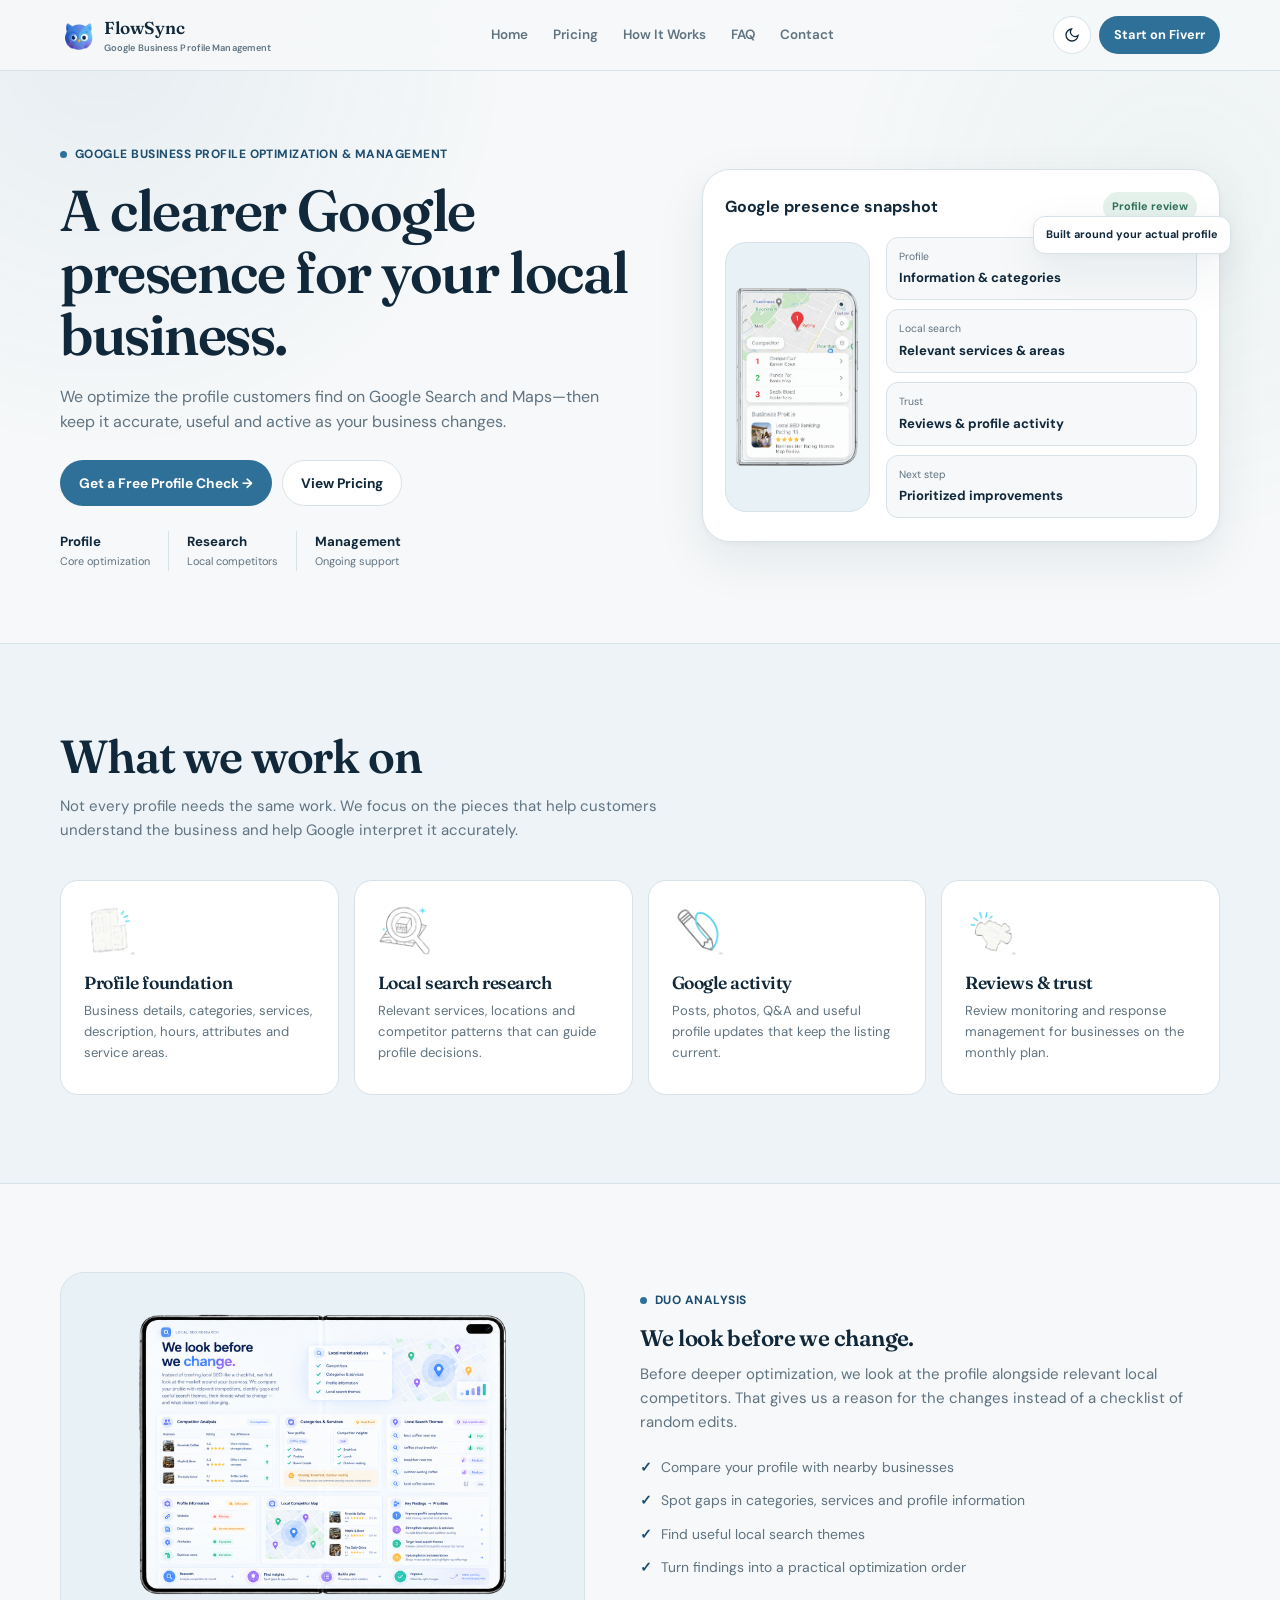
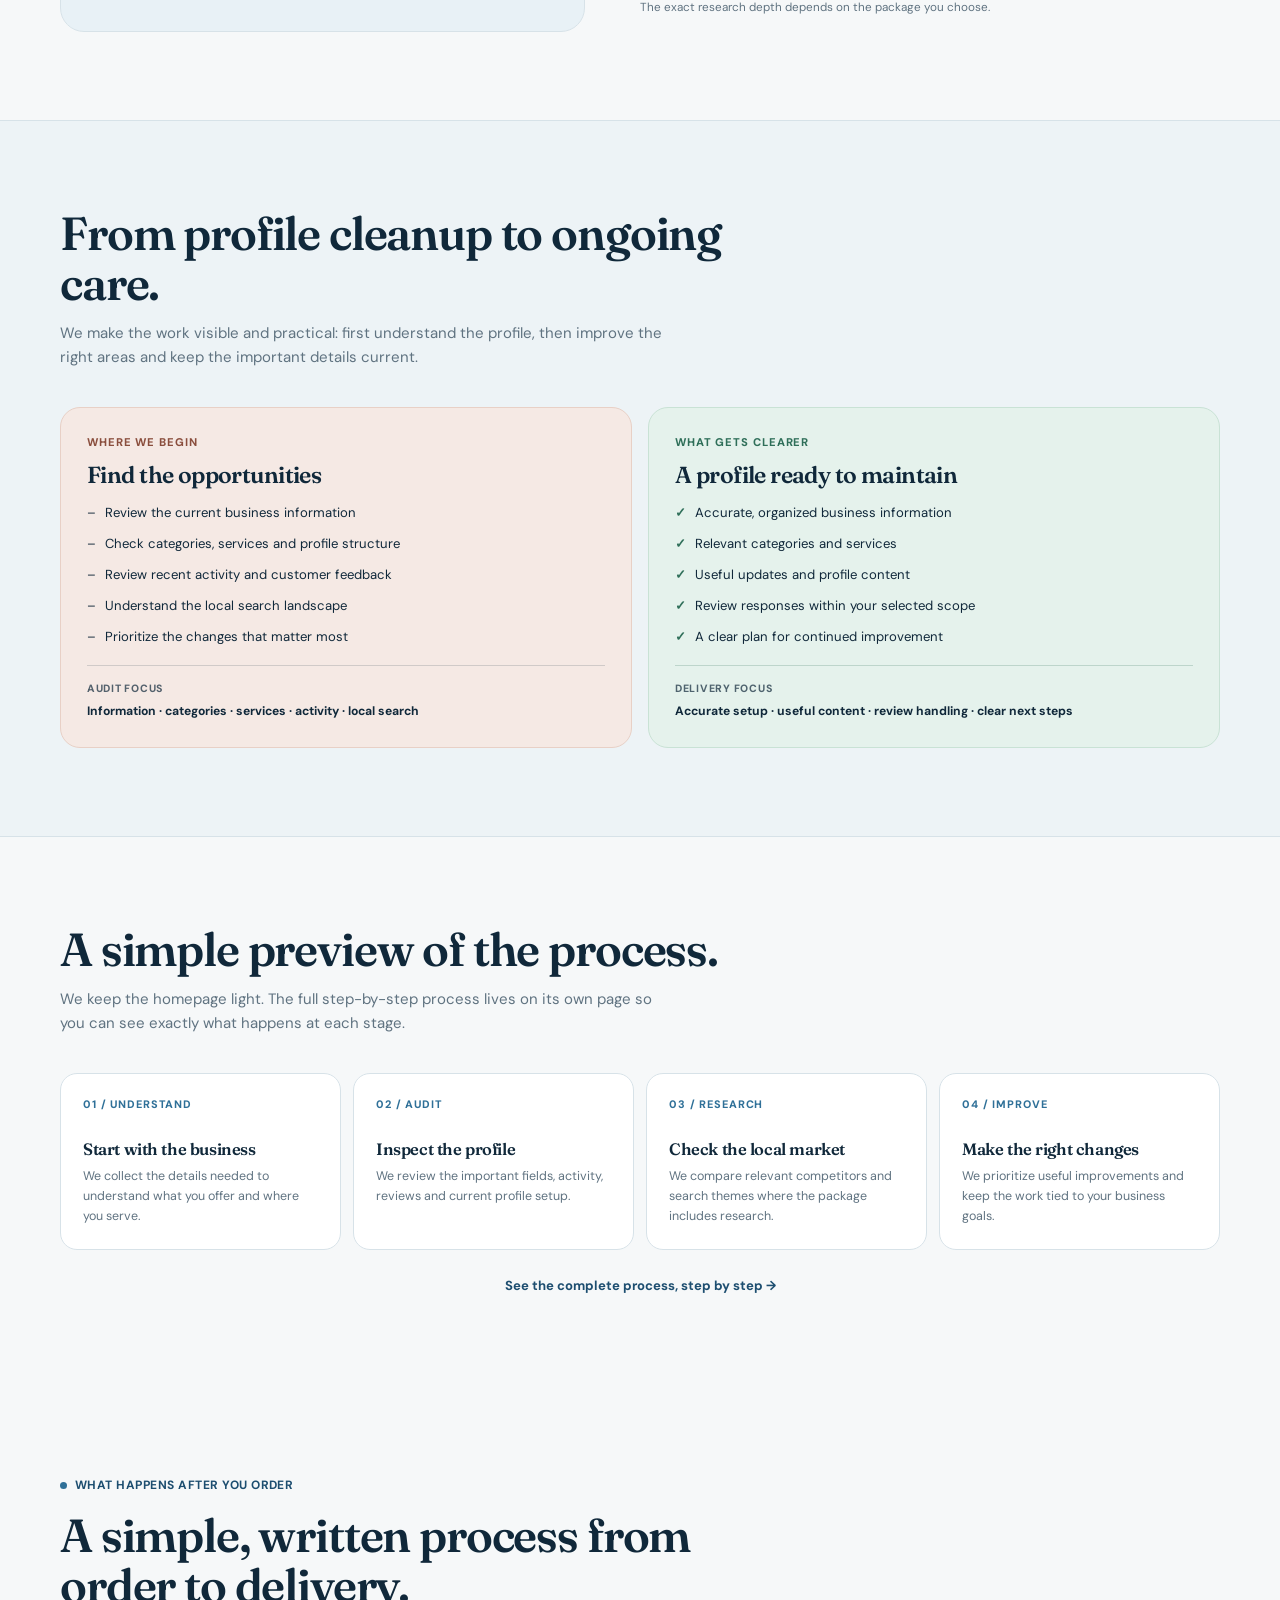
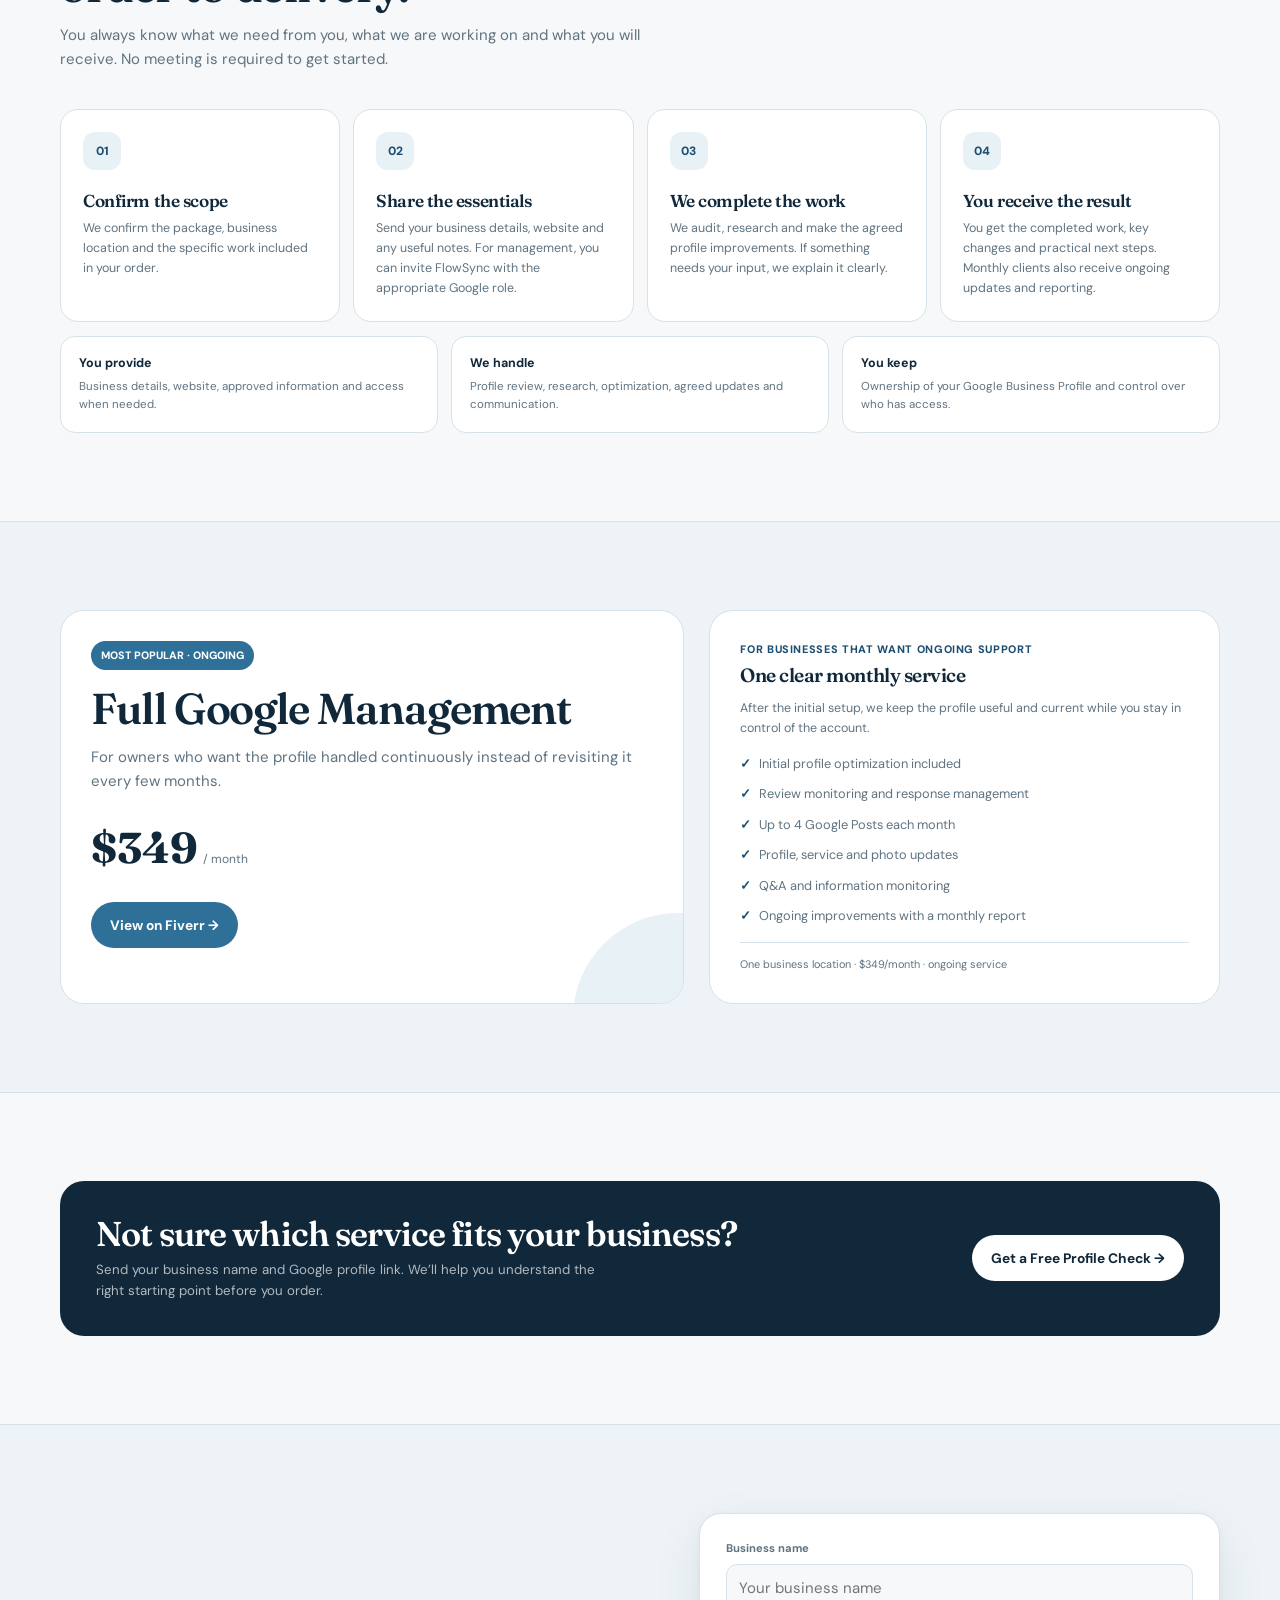
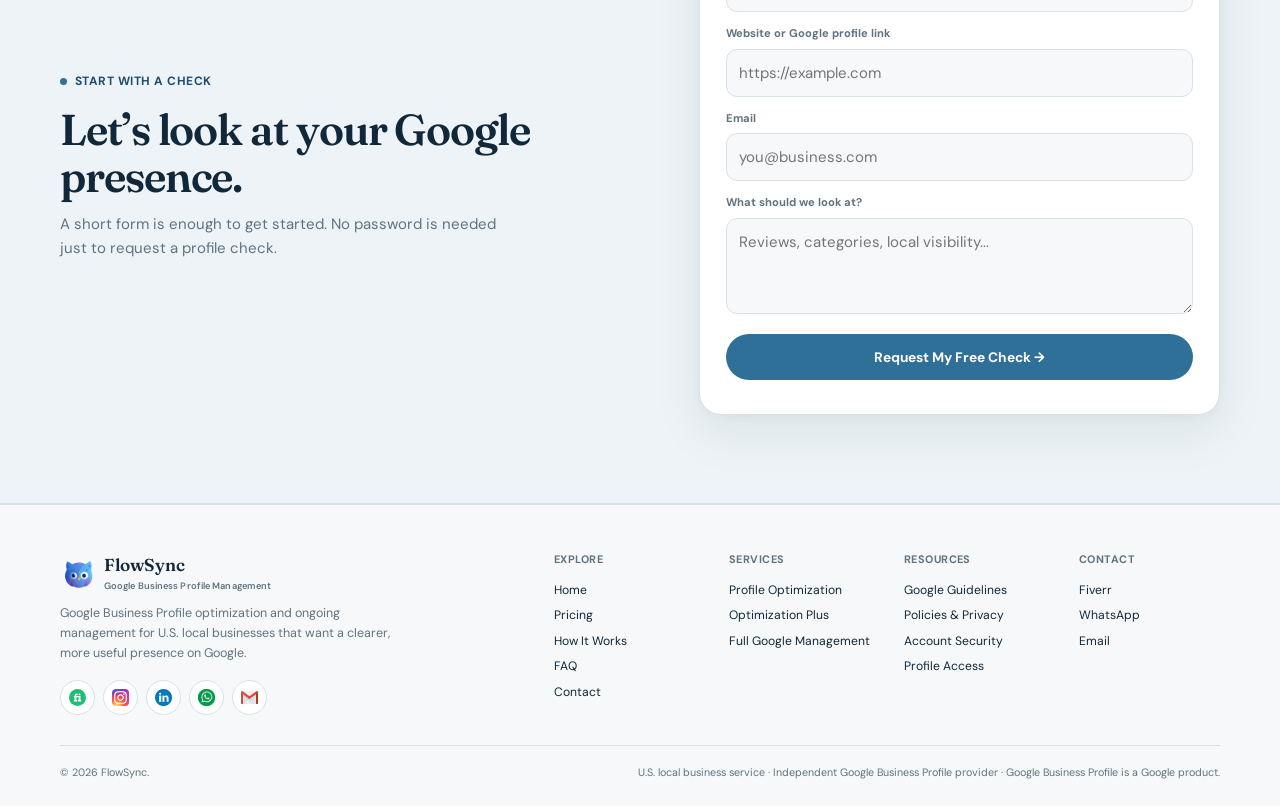
==== index.html @ 24935fe8 "nice image update" ====
<!DOCTYPE html>
<html lang="en">

<head>
    <meta charset="utf-8" />
    <meta content="width=device-width, initial-scale=1.0" name="viewport" />
    <title>Google Business Profile Optimization &amp; Management | FlowSync</title>
    <meta
        content="FlowSync helps U.S. local businesses optimize and manage their Google Business Profile with clear, practical profile work, local search research, reviews and ongoing updates."
        name="description" />
    <meta content="index,follow" name="robots" />
    <meta content="#f6f8f9" name="theme-color" />
    <link href="https://abid-root.github.io/Google-My-Business/" rel="canonical" />
    <link href="favicon.ico" rel="icon" />
    <link href="favicon-32.png" rel="icon" sizes="32x32" type="image/png" />
    <link href="apple-touch-icon.png" rel="apple-touch-icon" />
    <link href="styles.css" rel="stylesheet" />
    <meta content="website" property="og:type" />
    <meta content="Google Business Profile Optimization &amp; Management | FlowSync" property="og:title" />
    <meta
        content="FlowSync helps U.S. local businesses optimize and manage their Google Business Profile with clear, practical profile work, local search research, reviews and ongoing updates."
        property="og:description" />
    <meta content="https://abid-root.github.io/Google-My-Business/assets/brand/logo.png" property="og:image" />
    <meta content="https://abid-root.github.io/Google-My-Business/" property="og:url" />
    <meta content="summary_large_image" name="twitter:card" />
    <meta content="Google Business Profile Optimization &amp; Management | FlowSync" name="twitter:title" />
    <meta
        content="FlowSync helps U.S. local businesses optimize and manage their Google Business Profile with clear, practical profile work, local search research, reviews and ongoing updates."
        name="twitter:description" />
    <script
        type="application/ld+json">{"@context": "https://schema.org", "@type": "Organization", "name": "FlowSync", "url": "https://abid-root.github.io/Google-My-Business/", "logo": "https://abid-root.github.io/Google-My-Business/assets/brand/logo.png", "email": "abid.flowsync@gmail.com", "sameAs": ["https://www.fiverr.com/s/kXL0owQ", "https://www.instagram.com/_abid0_0/", "https://www.linkedin.com/in/abid-flowsync/"], "areaServed": {"@type": "Country", "name": "United States"}, "knowsAbout": ["Google Business Profile optimization", "Google Maps local visibility", "Local search", "Google Business Profile management"]}</script>
</head>

<body>
    <header class="nav">
        <div class="wrap">
            <a class="brand" href="./"><img alt="FlowSync owl logo" class="brand-logo"
                    src="assets/brand/logo.png" /><span>FlowSync<small>Google Business Profile
                        Management</small></span></a>
            <nav aria-label="Primary navigation" class="nav-links"><a href="./">Home</a><a href="pricing/">Pricing</a><a
                    href="how-it-works/">How It Works</a><a href="faq/">FAQ</a><a href="contact/">Contact</a></nav>
            <div class="nav-right"><button aria-label="Toggle dark mode" class="theme-toggle" data-theme-toggle=""><svg
                        class="icon-moon" fill="none" stroke="currentColor" stroke-width="2" viewbox="0 0 24 24">
                        <path d="M21 12.8A9 9 0 1 1 11.2 3a7 7 0 0 0 9.8 9.8Z"></path>
                    </svg><svg class="icon-sun" fill="none" stroke="currentColor" stroke-width="2" viewbox="0 0 24 24">
                        <circle cx="12" cy="12" r="4"></circle>
                        <path
                            d="M12 2v2M12 20v2M4.9 4.9l1.4 1.4M17.7 17.7l1.4 1.4M2 12h2M20 12h2M4.9 19.1l1.4-1.4M17.7 6.3l1.4-1.4">
                        </path>
                    </svg></button><a class="nav-cta" href="https://www.fiverr.com/s/kXL0owQ" rel="noopener"
                    target="_blank">Start on Fiverr</a><button aria-expanded="false" aria-label="Open menu"
                    class="hamburger" data-hamburger=""><span></span></button></div>
        </div>
        <div class="mobile-menu" data-mobile-menu=""><a href="./">Home</a><a href="pricing/">Pricing</a><a
                href="how-it-works/">How It Works</a><a href="faq/">FAQ</a><a href="contact/">Contact</a><a
                class="mobile-cta" href="https://www.fiverr.com/s/kXL0owQ" rel="noopener" target="_blank">Start on
                Fiverr →</a></div>
    </header>
    <main>
        <section class="hero">
            <div class="wrap hero-grid">
                <div>
                    <div class="eyebrow"><i></i> Google Business Profile Optimization &amp; Management</div>
                    <h1>A clearer Google presence for your local business.</h1>
                    <p class="lead">We optimize the profile customers find on Google Search and Maps—then keep it
                        accurate, useful and active as your business changes.</p>
                    <div class="hero-actions"><a class="btn btn-primary" href="contact/">Get a Free Profile Check
                            →</a><a class="btn btn-ghost" href="pricing/">View Pricing</a></div>
                    <div class="hero-meta">
                        <div class="hero-meta-item"><b>Profile</b><span>Core optimization</span></div>
                        <div class="hero-meta-item"><b>Research</b><span>Local competitors</span></div>
                        <div class="hero-meta-item"><b>Management</b><span>Ongoing support</span></div>
                    </div>
                </div>
                <div class="hero-visual">
                    <div class="hero-card">
                        <div class="hero-card-top"><b>Google presence snapshot</b><span class="mini-status">Profile
                                review</span></div>
                        <div class="hero-screen">
                            <div class="hero-phone"><img src="assets/hero/google-phone.png"
                                    alt="Google Maps profile and competitor example on a phone" /></div>
                            <div class="hero-summary">
                                <div class="summary-row"><span>Profile</span><b>Information &amp; categories</b></div>
                                <div class="summary-row"><span>Local search</span><b>Relevant services &amp; areas</b>
                                </div>
                                <div class="summary-row"><span>Trust</span><b>Reviews &amp; profile activity</b></div>
                                <div class="summary-row"><span>Next step</span><b>Prioritized improvements</b></div>
                            </div>
                        </div>
                        <div class="hero-float">Built around your actual profile</div>
                    </div>
                </div>
            </div>
        </section>
        <section class="section-soft">
            <div class="wrap">
                <div class="section-head">
                    <h2>What we work on</h2>
                    <p>Not every profile needs the same work. We focus on the pieces that help customers understand the
                        business and help Google interpret it accurately.</p>
                </div>
                <div class="grid-4">
                    <article class="service-card"><img alt="" class="service-icon" src="assets/icons/profile.png" />
                        <h3>Profile foundation</h3>
                        <p>Business details, categories, services, description, hours, attributes and service areas.</p>
                    </article>
                    <article class="service-card"><img alt="" class="service-icon" src="assets/icons/research.png" />
                        <h3>Local search research</h3>
                        <p>Relevant services, locations and competitor patterns that can guide profile decisions.</p>
                    </article>
                    <article class="service-card"><img alt="" class="service-icon" src="assets/icons/content.png" />
                        <h3>Google activity</h3>
                        <p>Posts, photos, Q&amp;A and useful profile updates that keep the listing current.</p>
                    </article>
                    <article class="service-card"><img alt="" class="service-icon" src="assets/icons/citations.png" />
                        <h3>Reviews &amp; trust</h3>
                        <p>Review monitoring and response management for businesses on the monthly plan.</p>
                    </article>
                </div>
            </div>
        </section>
        <section>
            <div class="wrap analysis-grid">
                <div class="visual-frame"><img alt="Local competitor and visibility analysis preview"
                        src="assets/hero/we_care_about_you.png" /></div>
                <div>
                    <div class="eyebrow"><i></i> Duo Analysis</div>
                    <h2>We look before we change.</h2>
                    <p style="color:var(--muted);margin-top:12px;max-width:58ch">Before deeper optimization, we look at
                        the profile alongside relevant local competitors. That gives us a reason for the changes instead
                        of a checklist of random edits.</p>
                    <ul class="check-list">
                        <li>Compare your profile with nearby businesses</li>
                        <li>Spot gaps in categories, services and profile information</li>
                        <li>Find useful local search themes</li>
                        <li>Turn findings into a practical optimization order</li>
                    </ul>
                    <p class="small-note">The exact research depth depends on the package you choose.</p>
                </div>
            </div>
        </section>
        <section class="section-soft">
            <div class="wrap">
                <div class="section-head">
                    <h2>From profile cleanup to ongoing care.</h2>
                    <p>We make the work visible and practical: first understand the profile, then improve the right
                        areas and keep the important details current.</p>
                </div>
                <div class="compare">
                    <article class="compare-panel before">
                        <div class="compare-kicker">Where we begin</div>
                        <h3>Find the opportunities</h3>
                        <ul class="compare-list">
                            <li>Review the current business information</li>
                            <li>Check categories, services and profile structure</li>
                            <li>Review recent activity and customer feedback</li>
                            <li>Understand the local search landscape</li>
                            <li>Prioritize the changes that matter most</li>
                        </ul>
                        <div class="compare-focus"><span>Audit focus</span><b>Information · categories · services ·
                                activity · local search</b></div>
                    </article>
                    <article class="compare-panel after">
                        <div class="compare-kicker">What gets clearer</div>
                        <h3>A profile ready to maintain</h3>
                        <ul class="compare-list">
                            <li>Accurate, organized business information</li>
                            <li>Relevant categories and services</li>
                            <li>Useful updates and profile content</li>
                            <li>Review responses within your selected scope</li>
                            <li>A clear plan for continued improvement</li>
                        </ul>
                        <div class="compare-focus"><span>Delivery focus</span><b>Accurate setup · useful content ·
                                review handling · clear next steps</b></div>
                    </article>
                </div>
            </div>
        </section>
        <section>
            <div class="wrap">
                <div class="section-head">
                    <h2>A simple preview of the process.</h2>
                    <p>We keep the homepage light. The full step-by-step process lives on its own page so you can see
                        exactly what happens at each stage.</p>
                </div>
                <div class="process-preview">
                    <article class="process-mini">
                        <div class="num">01 / UNDERSTAND</div>
                        <h3>Start with the business</h3>
                        <p>We collect the details needed to understand what you offer and where you serve.</p>
                    </article>
                    <article class="process-mini">
                        <div class="num">02 / AUDIT</div>
                        <h3>Inspect the profile</h3>
                        <p>We review the important fields, activity, reviews and current profile setup.</p>
                    </article>
                    <article class="process-mini">
                        <div class="num">03 / RESEARCH</div>
                        <h3>Check the local market</h3>
                        <p>We compare relevant competitors and search themes where the package includes research.</p>
                    </article>
                    <article class="process-mini">
                        <div class="num">04 / IMPROVE</div>
                        <h3>Make the right changes</h3>
                        <p>We prioritize useful improvements and keep the work tied to your business goals.</p>
                    </article>
                </div>
                <div class="link-row"><a class="text-link" href="how-it-works/">See the complete process, step by step
                        →</a></div>
            </div>
        </section>
        <section class="scope-section">
            <div class="wrap">
                <div class="section-head">
                    <div class="eyebrow"><i></i> What happens after you order</div>
                    <h2>A simple, written process from order to delivery.</h2>
                    <p>You always know what we need from you, what we are working on and what you will receive. No
                        meeting is required to get started.</p>
                </div>
                <div class="scope-grid">
                    <article class="scope-card"><span class="scope-num">01</span>
                        <h3>Confirm the scope</h3>
                        <p>We confirm the package, business location and the specific work included in your order.</p>
                    </article>
                    <article class="scope-card"><span class="scope-num">02</span>
                        <h3>Share the essentials</h3>
                        <p>Send your business details, website and any useful notes. For management, you can invite
                            FlowSync with the appropriate Google role.</p>
                    </article>
                    <article class="scope-card"><span class="scope-num">03</span>
                        <h3>We complete the work</h3>
                        <p>We audit, research and make the agreed profile improvements. If something needs your input,
                            we explain it clearly.</p>
                    </article>
                    <article class="scope-card"><span class="scope-num">04</span>
                        <h3>You receive the result</h3>
                        <p>You get the completed work, key changes and practical next steps. Monthly clients also
                            receive ongoing updates and reporting.</p>
                    </article>
                </div>
                <div class="scope-notes">
                    <div><b>You provide</b><span>Business details, website, approved information and access when
                            needed.</span></div>
                    <div><b>We handle</b><span>Profile review, research, optimization, agreed updates and
                            communication.</span></div>
                    <div><b>You keep</b><span>Ownership of your Google Business Profile and control over who has
                            access.</span></div>
                </div>
            </div>
        </section>
        <section class="section-soft">
            <div class="wrap">
                <div class="featured-home">
                    <div class="featured-copy"><span class="featured-badge">MOST POPULAR · ONGOING</span>
                        <h2>Full Google Management</h2>
                        <p>For owners who want the profile handled continuously instead of revisiting it every few
                            months.</p>
                        <div class="featured-price"><b>$349</b><span>/ month</span></div>
                        <div style="margin-top:20px"><a class="btn btn-primary" href="https://www.fiverr.com/s/kXL0owQ"
                                rel="noopener" target="_blank">View on Fiverr →</a></div>
                    </div>
                    <div class="featured-side">
                        <div class="featured-side-kicker">For businesses that want ongoing support</div>
                        <h3>One clear monthly service</h3>
                        <p class="featured-side-intro">After the initial setup, we keep the profile useful and current
                            while you stay in control of the account.</p>
                        <ul>
                            <li>Initial profile optimization included</li>
                            <li>Review monitoring and response management</li>
                            <li>Up to 4 Google Posts each month</li>
                            <li>Profile, service and photo updates</li>
                            <li>Q&amp;A and information monitoring</li>
                            <li>Ongoing improvements with a monthly report</li>
                        </ul>
                        <p class="featured-side-note">One business location · $349/month · ongoing service</p>
                    </div>
                </div>
            </div>
        </section>
        <section>
            <div class="wrap">
                <div class="cta-banner">
                    <div>
                        <h2>Not sure which service fits your business?</h2>
                        <p>Send your business name and Google profile link. We’ll help you understand the right starting
                            point before you order.</p>
                    </div><a class="btn" href="contact/">Get a Free Profile Check →</a>
                </div>
            </div>
        </section>
        <section class="section-soft">
            <div class="wrap contact-block">
                <div>
                    <div class="eyebrow"><i></i> Start with a check</div>
                    <h2 style="font-size:clamp(2rem,4vw,2.7rem)">Let’s look at your Google presence.</h2>
                    <p style="color:var(--muted);max-width:45ch;margin-top:12px">A short form is enough to get started.
                        No password is needed just to request a profile check.</p>
                </div>
                <form class="form-card lead-form">
                    <div class="field"><label for="home-biz">Business name</label><input id="home-biz" name="business"
                            placeholder="Your business name" required="" /></div>
                    <div class="field"><label for="home-site">Website or Google profile link</label><input
                            id="home-site" name="website" placeholder="https://example.com" type="url" /></div>
                    <div class="field"><label for="home-email">Email</label><input id="home-email" name="email"
                            placeholder="you@business.com" required="" type="email" /></div>
                    <div class="field"><label for="home-msg">What should we look at?</label><textarea id="home-msg"
                            name="message" placeholder="Reviews, categories, local visibility..." rows="3"></textarea>
                    </div><button class="btn btn-primary" style="width:100%" type="submit">Request My Free Check
                        →</button>
                    <p aria-live="polite" class="form-status"
                        style="font-size:.68rem;color:var(--muted);margin-top:8px;text-align:center"></p>
                </form>
            </div>
        </section>
    </main>
    <footer>
        <div class="wrap">
            <div class="footer-top">
                <div class="footer-brand"><a class="brand" href="./"><img alt="FlowSync owl logo" class="brand-logo"
                            src="./assets/brand/logo.png" /><span>FlowSync<small>Google Business Profile
                                Management</small></span></a>
                    <p>Google Business Profile optimization and ongoing management for U.S. local businesses that want a
                        clearer, more useful presence on Google.</p>
                    <div aria-label="FlowSync contact links" class="footer-socials"><a aria-label="FlowSync on Fiverr"
                            href="https://www.fiverr.com/s/kXL0owQ" rel="noopener" target="_blank"><img alt=""
                                src="./assets/social/fiverr.svg" /></a><a aria-label="FlowSync on Instagram"
                            href="https://www.instagram.com/_abid0_0/" rel="noopener" target="_blank"><img alt=""
                                src="./assets/social/instagram.png" /></a><a aria-label="FlowSync on LinkedIn"
                            href="https://www.linkedin.com/in/abid-flowsync/" rel="noopener" target="_blank"><img alt=""
                                src="./assets/social/linkedin.png" /></a><a aria-label="FlowSync on WhatsApp"
                            href="https://wa.me/8801763098302" rel="noopener" target="_blank"><img alt=""
                                src="./assets/social/whatsapp.png" /></a><a aria-label="Email FlowSync"
                            href="mailto:abid.flowsync@gmail.com"><img alt="" src="./assets/social/email.png" /></a>
                    </div>
                </div>
                <div class="footer-cols">
                    <div class="footer-col">
                        <h5>Explore</h5><a href="./">Home</a><a href="./pricing/">Pricing</a><a
                            href="./how-it-works/">How It Works</a><a href="./faq/">FAQ</a><a
                            href="./contact/">Contact</a>
                    </div>
                    <div class="footer-col">
                        <h5>Services</h5><a href="./pricing/">Profile Optimization</a><a href="./pricing/">Optimization
                            Plus</a><a href="./pricing/">Full Google Management</a>
                    </div>
                    <div class="footer-col">
                        <h5>Resources</h5><a href="./google-guidelines/">Google Guidelines</a><a
                            href="./policies/">Policies &amp; Privacy</a><a href="./policies/#security">Account
                            Security</a><a href="./policies/#access">Profile Access</a>
                    </div>
                    <div class="footer-col">
                        <h5>Contact</h5><a href="https://www.fiverr.com/s/kXL0owQ" rel="noopener"
                            target="_blank">Fiverr</a><a href="https://wa.me/8801763098302" rel="noopener"
                            target="_blank">WhatsApp</a><a href="mailto:abid.flowsync@gmail.com">Email</a>
                    </div>
                </div>
            </div>
            <div class="footer-bottom"><span>© 2026 FlowSync.</span><span>U.S. local business service · Independent
                    Google Business Profile provider · Google Business Profile is a Google product.</span></div>
        </div>
    </footer>
    <script src="script.js"></script>
</body>

</html>
---- styles.css ----
@import url("https://fonts.googleapis.com/css2?family=DM+Sans:wght@400;500;600;700&family=Fraunces:opsz,wght@9..144,500;9..144,600&display=swap");

:root {
  --bg: #f6f8f9;
  --bg-soft: #edf3f6;
  --surface: #ffffff;
  --surface-blue: #e8f1f6;
  --surface-mint: #edf5f1;
  --ink: #10283a;
  --muted: #607381;
  --blue: #2f7098;
  --blue-dark: #1d4e70;
  --blue-soft: #b9d7e8;
  --mint: #d8ebe3;
  --border: #d7e2e8;
  --danger-bg: #f5e9e4;
  --danger: #8a4e3d;
  --success-bg: #e5f2ec;
  --success: #2f6f59;
  --shadow:
    0 18px 50px rgba(18, 55, 78, 0.08), 0 2px 8px rgba(18, 55, 78, 0.04);
  --radius: 18px;
  --radius-lg: 28px;
  --display: "Fraunces", Georgia, serif;
  --body: "DM Sans", Arial, sans-serif;
}
[data-theme="dark"] {
  --bg: #070c10;
  --bg-soft: #0b1218;
  --surface: #0e171e;
  --surface-blue: #101d26;
  --surface-mint: #0e1b17;
  --ink: #f2f6f8;
  --muted: #9aaab4;
  --blue: #79afd0;
  --blue-dark: #a9cce1;
  --blue-soft: #264b62;
  --mint: #17342a;
  --border: #24333d;
  --danger-bg: #2b1b17;
  --danger: #e4aa98;
  --success-bg: #143027;
  --success: #9ed1bc;
  --shadow: 0 22px 60px rgba(0, 0, 0, 0.35);
}
* {
  box-sizing: border-box;
}
html {
  scroll-behavior: smooth;
}
body {
  margin: 0;
  background: var(--bg);
  color: var(--ink);
  font-family: var(--body);
  font-size: 15px;
  line-height: 1.6;
  -webkit-font-smoothing: antialiased;
}
body:before {
  content: "";
  position: fixed;
  inset: 0;
  z-index: -1;
  pointer-events: none;
  background:
    radial-gradient(circle at 8% 5%, rgba(47, 112, 152, 0.07), transparent 28%),
    radial-gradient(
      circle at 92% 22%,
      rgba(74, 143, 116, 0.05),
      transparent 25%
    );
}
a {
  color: inherit;
  text-decoration: none;
}
button,
input,
textarea {
  font: inherit;
}
img,
svg {
  display: block;
  max-width: 100%;
}
h1,
h2,
h3,
h4 {
  font-family: var(--display);
  line-height: 1.08;
  letter-spacing: -0.025em;
  margin: 0;
  font-weight: 600;
}
p {
  margin: 0;
}
.wrap {
  width: min(1160px, calc(100% - 48px));
  margin: auto;
}
section {
  padding: 88px 0;
}
.section-soft {
  background: var(--bg-soft);
  border-block: 1px solid var(--border);
}
.eyebrow {
  display: inline-flex;
  align-items: center;
  gap: 8px;
  color: var(--blue-dark);
  font-size: 0.75rem;
  font-weight: 700;
  letter-spacing: 0.04em;
  text-transform: uppercase;
  margin-bottom: 16px;
}
.eyebrow i {
  width: 7px;
  height: 7px;
  border-radius: 50%;
  background: var(--blue);
}
.section-head {
  max-width: 700px;
  margin-bottom: 38px;
}
.section-head h2 {
  font-size: clamp(2rem, 4vw, 2.9rem);
  margin-bottom: 12px;
}
.section-head p {
  color: var(--muted);
  max-width: 62ch;
}
.btn {
  display: inline-flex;
  align-items: center;
  justify-content: center;
  gap: 8px;
  min-height: 46px;
  padding: 11px 18px;
  border: 1px solid transparent;
  border-radius: 999px;
  font-size: 0.86rem;
  font-weight: 700;
  transition: 0.18s ease;
}
.btn-primary {
  background: var(--blue);
  color: #fff;
}
.btn-primary:hover {
  background: var(--blue-dark);
  transform: translateY(-2px);
  box-shadow: 0 8px 20px rgba(47, 112, 152, 0.18);
}
.btn-ghost {
  border-color: var(--border);
  background: var(--surface);
}
.btn-ghost:hover {
  border-color: var(--blue);
  transform: translateY(-2px);
}
.btn-dark {
  background: #0c1720;
  color: #fff;
}
.btn:focus-visible,
a:focus-visible {
  outline: 3px solid rgba(47, 112, 152, 0.35);
  outline-offset: 3px;
}
/* header */
.nav {
  position: sticky;
  top: 0;
  z-index: 50;
  background: color-mix(in srgb, var(--bg) 92%, transparent);
  backdrop-filter: blur(16px);
  border-bottom: 1px solid var(--border);
}
.nav .wrap {
  height: 70px;
  display: flex;
  align-items: center;
  justify-content: space-between;
  gap: 24px;
}
.brand {
  display: flex;
  align-items: center;
  gap: 9px;
  font-family: var(--display);
  font-size: 1.08rem;
  font-weight: 600;
}
.brand-logo {
  width: 35px;
  height: 35px;
  object-fit: contain;
}
.brand small {
  display: block;
  font-family: var(--body);
  font-size: 0.58rem;
  color: var(--muted);
  font-weight: 600;
  letter-spacing: 0.01em;
}
.nav-links {
  display: flex;
  align-items: center;
  gap: 25px;
  font-size: 0.84rem;
  font-weight: 600;
  color: var(--muted);
}
.nav-links a:hover,
.nav-links a.active {
  color: var(--ink);
}
.nav-right {
  display: flex;
  align-items: center;
  gap: 8px;
}
.theme-toggle,
.hamburger {
  width: 38px;
  height: 38px;
  border: 1px solid var(--border);
  border-radius: 50%;
  background: var(--surface);
  color: var(--ink);
  display: grid;
  place-items: center;
}
.theme-toggle svg {
  width: 16px;
  height: 16px;
}
.icon-sun {
  display: none;
}
[data-theme="dark"] .icon-moon {
  display: none;
}
[data-theme="dark"] .icon-sun {
  display: block;
}
.nav-cta {
  padding: 9px 15px;
  background: var(--blue);
  color: #fff;
  border-radius: 999px;
  font-size: 0.8rem;
  font-weight: 700;
}
.hamburger {
  display: none;
}
.hamburger span,
.hamburger span:before,
.hamburger span:after {
  content: "";
  display: block;
  width: 15px;
  height: 2px;
  background: currentColor;
  position: relative;
}
.hamburger span:before {
  position: absolute;
  top: -5px;
}
.hamburger span:after {
  position: absolute;
  top: 5px;
}
.mobile-menu {
  display: none;
}
/* hero */
.hero {
  padding: 70px 0 72px;
}
.hero-grid {
  display: grid;
  grid-template-columns: minmax(0, 1.05fr) minmax(390px, 0.95fr);
  gap: 70px;
  align-items: center;
}
.hero h1 {
  font-size: clamp(2.45rem, 4.5vw, 3.75rem);
  max-width: 690px;
  margin-bottom: 17px;
}
.hero .lead {
  font-size: 1rem;
  color: var(--muted);
  max-width: 55ch;
  margin-bottom: 25px;
}
.hero-actions {
  display: flex;
  gap: 10px;
  flex-wrap: wrap;
  margin-bottom: 25px;
}
.hero-meta {
  display: flex;
  gap: 0;
  flex-wrap: wrap;
}
.hero-meta-item {
  padding: 0 18px;
  border-left: 1px solid var(--border);
}
.hero-meta-item:first-child {
  padding-left: 0;
  border-left: 0;
}
.hero-meta-item b {
  display: block;
  font-size: 0.83rem;
}
.hero-meta-item span {
  display: block;
  color: var(--muted);
  font-size: 0.68rem;
  margin-top: 1px;
}
.hero-visual {
  position: relative;
}
.hero-card {
  background: var(--surface);
  border: 1px solid var(--border);
  border-radius: 28px;
  padding: 22px;
  box-shadow: var(--shadow);
  position: relative;
}
.hero-card-top {
  display: flex;
  justify-content: space-between;
  align-items: center;
  margin-bottom: 15px;
}
.mini-status {
  font-size: 0.68rem;
  font-weight: 700;
  color: var(--success);
  background: var(--success-bg);
  padding: 6px 9px;
  border-radius: 999px;
}
.hero-screen {
  display: grid;
  grid-template-columns: 145px 1fr;
  gap: 16px;
  align-items: center;
}
.hero-phone {
  background: var(--surface-blue);
  border: 1px solid var(--border);
  border-radius: 21px;
  padding: 9px;
  height: 250px;
  overflow: hidden;
}
.hero-phone img {
  height: 100%;
  width: 100%;
  object-fit: cover;
  object-position: center;
  border-radius: 14px;
}
.hero-summary {
  display: grid;
  gap: 9px;
}
.summary-row {
  background: var(--bg);
  border: 1px solid var(--border);
  border-radius: 12px;
  padding: 11px 12px;
}
.summary-row span {
  display: block;
  color: var(--muted);
  font-size: 0.65rem;
}
.summary-row b {
  display: block;
  font-size: 0.82rem;
  margin-top: 2px;
}
.hero-float {
  position: absolute;
  right: -18px;
  top: 32px;
  background: var(--ink);
  color: #fff;
  border-radius: 12px;
  padding: 9px 12px;
  font-size: 0.68rem;
  font-weight: 700;
  box-shadow: var(--shadow);
}
/* cards */
.grid-4 {
  display: grid;
  grid-template-columns: repeat(4, 1fr);
  gap: 15px;
}
.service-card {
  background: var(--surface);
  border: 1px solid var(--border);
  border-radius: 18px;
  padding: 23px;
  min-height: 215px;
}
.service-icon {
  width: 52px;
  height: 52px;
  object-fit: contain;
  margin-bottom: 17px;
}
.service-card h3 {
  font-size: 1.1rem;
  margin-bottom: 8px;
}
.service-card p {
  color: var(--muted);
  font-size: 0.82rem;
}
.card-link {
  display: inline-flex;
  margin-top: 15px;
  color: var(--blue-dark);
  font-size: 0.76rem;
  font-weight: 700;
}
/* analysis */
.analysis-grid {
  display: grid;
  grid-template-columns: 0.95fr 1.05fr;
  gap: 55px;
  align-items: center;
}
.visual-frame {
  background: var(--surface-blue);
  border: 1px solid var(--border);
  border-radius: 24px;
  padding: 15px;
  overflow: hidden;
}
.visual-frame img {
  width: 100%;
  border-radius: 16px;
}
.check-list {
  list-style: none;
  padding: 0;
  margin: 22px 0 0;
  display: grid;
  gap: 11px;
}
.check-list li {
  display: flex;
  gap: 9px;
  color: var(--muted);
  font-size: 0.87rem;
}
.check-list li:before {
  content: "✓";
  color: var(--blue-dark);
  font-weight: 800;
}
.small-note {
  margin-top: 20px;
  color: var(--muted);
  font-size: 0.73rem;
}
/* before after */
.compare {
  display: grid;
  grid-template-columns: 1fr 1fr;
  gap: 16px;
}
.compare-panel {
  border: 1px solid var(--border);
  border-radius: 20px;
  padding: 26px;
}
.compare-panel.before {
  background: var(--danger-bg);
  border-color: #e8d0c6;
}
.compare-panel.after {
  background: var(--success-bg);
  border-color: #c9e2d5;
}
.compare-kicker {
  font-size: 0.7rem;
  font-weight: 800;
  text-transform: uppercase;
  letter-spacing: 0.08em;
  margin-bottom: 10px;
}
.compare-panel.before .compare-kicker {
  color: var(--danger);
}
.compare-panel.after .compare-kicker {
  color: var(--success);
}
.compare-panel h3 {
  font-size: 1.45rem;
  margin-bottom: 15px;
}
.compare-list {
  list-style: none;
  padding: 0;
  margin: 0;
  display: grid;
  gap: 10px;
}
.compare-list li {
  font-size: 0.82rem;
  display: flex;
  gap: 9px;
}
.compare-list li:before {
  flex: 0 0 auto;
}
.compare-panel.before .compare-list li:before {
  content: "–";
}
.compare-panel.after .compare-list li:before {
  content: "✓";
  font-weight: 800;
  color: var(--success);
}
.compare-visual {
  margin-top: 17px;
  border-radius: 14px;
  background: rgba(255, 255, 255, 0.48);
  border: 1px solid rgba(16, 40, 58, 0.08);
  padding: 12px;
}
.visual-line {
  height: 9px;
  border-radius: 99px;
  background: rgba(16, 40, 58, 0.11);
  margin: 8px 0;
}
.visual-line.short {
  width: 52%;
}
.visual-line.mid {
  width: 76%;
}
.compare-panel.after .visual-line {
  background: rgba(47, 111, 89, 0.2);
}
.compare-focus {
  margin-top: 18px;
  padding-top: 15px;
  border-top: 1px solid rgba(16, 40, 58, 0.16);
}
.compare-focus span {
  display: block;
  font-size: 0.66rem;
  font-weight: 800;
  text-transform: uppercase;
  letter-spacing: 0.07em;
  opacity: 0.7;
}
.compare-focus b {
  display: block;
  font-size: 0.76rem;
  margin-top: 5px;
  line-height: 1.45;
}
.compare-panel.after .compare-focus {
  border-color: rgba(47, 111, 89, 0.22);
}
/* home process preview */
.process-preview {
  display: grid;
  grid-template-columns: repeat(4, 1fr);
  gap: 12px;
}
.process-mini {
  padding: 22px;
  border: 1px solid var(--border);
  border-radius: 17px;
  background: var(--surface);
}
.process-mini .num {
  font-size: 0.68rem;
  font-weight: 800;
  color: var(--blue);
  letter-spacing: 0.08em;
}
.process-mini h3 {
  font-size: 1.03rem;
  margin: 28px 0 8px;
}
.process-mini p {
  font-size: 0.78rem;
  color: var(--muted);
}
.link-row {
  display: flex;
  justify-content: center;
  margin-top: 25px;
}
.text-link {
  color: var(--blue-dark);
  font-size: 0.82rem;
  font-weight: 700;
}
/* featured home pricing */
.featured-home {
  display: grid;
  grid-template-columns: 1.1fr 0.9fr;
  gap: 25px;
  align-items: stretch;
}
.featured-copy,
.featured-side {
  background: var(--surface);
  border: 1px solid var(--border);
  border-radius: 24px;
  padding: 30px;
}
.featured-copy {
  position: relative;
  overflow: hidden;
}
.featured-copy:after {
  content: "";
  position: absolute;
  width: 210px;
  height: 210px;
  border-radius: 50%;
  right: -100px;
  bottom: -120px;
  background: var(--surface-blue);
}
.featured-badge {
  display: inline-flex;
  background: var(--blue);
  color: #fff;
  padding: 6px 10px;
  border-radius: 999px;
  font-size: 0.67rem;
  font-weight: 800;
  margin-bottom: 16px;
}
.featured-copy h2 {
  font-size: clamp(1.9rem, 3.6vw, 2.7rem);
  max-width: 18ch;
}
.featured-copy p {
  color: var(--muted);
  margin-top: 12px;
  max-width: 55ch;
}
.featured-price {
  display: flex;
  align-items: baseline;
  gap: 5px;
  margin-top: 20px;
}
.featured-price b {
  font-family: var(--display);
  font-size: 2.7rem;
}
.featured-price span {
  color: var(--muted);
  font-size: 0.75rem;
}
.featured-side h3 {
  font-size: 1.2rem;
  margin-bottom: 13px;
}
.featured-side ul {
  list-style: none;
  padding: 0;
  margin: 0;
  display: grid;
  gap: 10px;
}
.featured-side li {
  font-size: 0.8rem;
  color: var(--muted);
  display: flex;
  gap: 8px;
}
.featured-side li:before {
  content: "✓";
  color: var(--blue-dark);
  font-weight: 800;
}
/* CTA/form */
.cta-banner {
  background: var(--ink);
  color: #fff;
  border-radius: 24px;
  padding: 34px 36px;
  display: flex;
  align-items: center;
  justify-content: space-between;
  gap: 24px;
}
.cta-banner h2 {
  font-size: clamp(1.55rem, 3vw, 2.15rem);
  max-width: 30ch;
}
.cta-banner p {
  color: rgba(255, 255, 255, 0.68);
  font-size: 0.83rem;
  margin-top: 7px;
  max-width: 56ch;
}
.cta-banner .btn {
  background: #fff;
  color: var(--ink);
  white-space: nowrap;
}
.contact-block {
  display: grid;
  grid-template-columns: 1fr 0.9fr;
  gap: 60px;
  align-items: center;
}
.form-card {
  background: var(--surface);
  border: 1px solid var(--border);
  border-radius: 22px;
  padding: 26px;
  box-shadow: var(--shadow);
}
.field {
  margin-bottom: 13px;
}
.field label {
  display: block;
  font-size: 0.7rem;
  color: var(--muted);
  font-weight: 700;
  margin-bottom: 6px;
}
.field input,
.field textarea {
  width: 100%;
  border: 1px solid var(--border);
  border-radius: 11px;
  background: var(--bg);
  color: var(--ink);
  padding: 11px 12px;
  outline: none;
}
.field input:focus,
.field textarea:focus {
  border-color: var(--blue);
  box-shadow: 0 0 0 3px rgba(47, 112, 152, 0.1);
}
.contact-link {
  display: flex;
  align-items: center;
  gap: 12px;
  padding: 11px 13px;
  border: 1px solid var(--border);
  border-radius: 13px;
  background: var(--surface);
  transition: 0.18s ease;
}
.contact-link:hover {
  border-color: var(--blue);
  transform: translateX(3px);
}
.contact-link-icon {
  width: 36px;
  height: 36px;
  border-radius: 10px;
  background: var(--surface-blue);
  display: grid;
  place-items: center;
  overflow: hidden;
}
.contact-link-icon img {
  width: 22px;
  height: 22px;
  object-fit: contain;
}
.contact-link b {
  display: block;
  font-size: 0.82rem;
}
.contact-link small {
  display: block;
  color: var(--muted);
  font-size: 0.7rem;
}
/* page hero */
.page-hero {
  padding: 72px 0 36px;
}
.page-hero h1 {
  font-size: clamp(2.25rem, 4.6vw, 3.5rem);
  max-width: 800px;
  margin-bottom: 13px;
}
.page-hero p {
  color: var(--muted);
  max-width: 68ch;
}
.page-hero .eyebrow {
  margin-bottom: 14px;
}
/* pricing */
.pricing-grid {
  display: grid;
  grid-template-columns: repeat(3, 1fr);
  gap: 16px;
}
.price-card {
  background: var(--surface);
  border: 1px solid var(--border);
  border-radius: 22px;
  padding: 27px;
  display: flex;
  flex-direction: column;
  min-height: 600px;
  position: relative;
}
.price-card.featured {
  border: 2px solid var(--blue);
  box-shadow: var(--shadow);
  transform: translateY(-5px);
}
.popular {
  position: absolute;
  right: 18px;
  top: 18px;
  background: var(--blue);
  color: #fff;
  padding: 6px 9px;
  border-radius: 999px;
  font-size: 0.62rem;
  font-weight: 800;
  letter-spacing: 0.04em;
}
.price-tag {
  display: inline-flex;
  align-self: flex-start;
  background: var(--surface-blue);
  color: var(--muted);
  padding: 6px 9px;
  border-radius: 999px;
  font-size: 0.68rem;
  font-weight: 800;
  margin-bottom: 17px;
}
.price-card h3 {
  font-size: 1.35rem;
  margin-bottom: 7px;
}
.price-sub {
  color: var(--muted);
  font-size: 0.8rem;
  min-height: 44px;
}
.price-amount {
  display: flex;
  align-items: baseline;
  gap: 5px;
  margin: 17px 0 20px;
}
.price-amount b {
  font-family: var(--display);
  font-size: 2.65rem;
}
.price-amount span {
  color: var(--muted);
  font-size: 0.75rem;
}
.price-card ul {
  list-style: none;
  padding: 0;
  margin: 0 0 23px;
  display: grid;
  gap: 9px;
  flex: 1;
}
.price-card li {
  display: flex;
  gap: 8px;
  color: var(--muted);
  font-size: 0.79rem;
}
.price-card li:before {
  content: "✓";
  color: var(--blue-dark);
  font-weight: 800;
}
.price-card .btn {
  width: 100%;
}
.pricing-note {
  max-width: 850px;
  margin: 20px auto 0;
  color: var(--muted);
  font-size: 0.74rem;
  text-align: center;
}
.comparison-wrap {
  margin-top: 62px;
}
.comparison-table {
  width: 100%;
  border-collapse: separate;
  border-spacing: 0;
  overflow: hidden;
  border: 1px solid var(--border);
  border-radius: 18px;
  background: var(--surface);
}
.comparison-table th,
.comparison-table td {
  padding: 15px 16px;
  border-bottom: 1px solid var(--border);
  text-align: left;
  font-size: 0.77rem;
  vertical-align: top;
}
.comparison-table th {
  background: var(--surface-blue);
  font-size: 0.72rem;
  color: var(--ink);
}
.comparison-table tr:last-child td {
  border-bottom: 0;
}
.comparison-table td:not(:first-child) {
  text-align: center;
}
.yes {
  color: var(--success);
  font-weight: 800;
}
.no {
  color: var(--muted);
}
.pricing-boundary {
  margin-top: 20px;
  display: grid;
  grid-template-columns: 1fr 1fr;
  gap: 14px;
}
.boundary {
  padding: 20px;
  border-radius: 17px;
  border: 1px solid var(--border);
  background: var(--surface);
}
.boundary h3 {
  font-size: 1.05rem;
  margin-bottom: 8px;
}
.boundary p {
  color: var(--muted);
  font-size: 0.78rem;
}
.boundary.bad {
  background: var(--danger-bg);
}
/* how page */
.process-large {
  display: grid;
  gap: 15px;
}
.process-row {
  display: grid;
  grid-template-columns: 100px 1fr 1fr;
  gap: 25px;
  align-items: start;
  padding: 27px 0;
  border-top: 1px solid var(--border);
}
.process-row:first-child {
  border-top: 0;
}
.process-number {
  font-size: 0.72rem;
  color: var(--blue);
  font-weight: 800;
  letter-spacing: 0.1em;
}
.process-row h2 {
  font-size: 1.55rem;
}
.process-row p {
  color: var(--muted);
  font-size: 0.85rem;
}
.process-row ul {
  margin: 12px 0 0;
  padding-left: 17px;
  color: var(--muted);
  font-size: 0.78rem;
}
.process-row .media-empty {
  min-height: 130px;
  border: 1px dashed var(--border);
  border-radius: 16px;
  background: var(--bg-soft);
  display: grid;
  place-items: center;
  color: var(--muted);
  font-size: 0.68rem;
  text-align: center;
  padding: 20px;
}
.process-row .media-empty span {
  max-width: 20ch;
}
.scope-grid {
  display: grid;
  grid-template-columns: repeat(3, 1fr);
  gap: 14px;
}
.scope-card {
  background: var(--surface);
  border: 1px solid var(--border);
  border-radius: 18px;
  padding: 22px;
}
.scope-card h3 {
  font-size: 1.05rem;
  margin-bottom: 7px;
}
.scope-card p {
  font-size: 0.78rem;
  color: var(--muted);
}
/* guidelines */
.guideline-grid {
  display: grid;
  grid-template-columns: 1fr 1fr;
  gap: 16px;
}
.guideline-card {
  border: 1px solid var(--border);
  border-radius: 20px;
  padding: 26px;
  background: var(--surface);
}
.guideline-card.good {
  background: var(--success-bg);
}
.guideline-card.bad {
  background: var(--danger-bg);
}
.guideline-card h2 {
  font-size: 1.5rem;
  margin-bottom: 12px;
}
.guideline-card p,
.guideline-card li {
  color: var(--muted);
  font-size: 0.82rem;
}
.guideline-card ul {
  padding-left: 18px;
  display: grid;
  gap: 8px;
}
.source-note {
  font-size: 0.72rem;
  color: var(--muted);
  margin-top: 10px;
}
.source-note a {
  color: var(--blue-dark);
  text-decoration: underline;
}
.guideline-bottom {
  margin-top: 16px;
  display: grid;
  grid-template-columns: repeat(3, 1fr);
  gap: 14px;
}
.rule-card {
  background: var(--surface);
  border: 1px solid var(--border);
  border-radius: 17px;
  padding: 20px;
}
.rule-card h3 {
  font-size: 1rem;
  margin-bottom: 7px;
}
.rule-card p {
  font-size: 0.77rem;
  color: var(--muted);
}
/* faq */
.faq-list {
  max-width: 900px;
  display: grid;
  gap: 10px;
}
.faq-item {
  background: var(--surface);
  border: 1px solid var(--border);
  border-radius: 15px;
  overflow: hidden;
}
.faq-item summary {
  list-style: none;
  display: flex;
  justify-content: space-between;
  align-items: center;
  gap: 16px;
  padding: 18px 20px;
  font-size: 0.9rem;
  font-weight: 700;
  cursor: pointer;
}
.faq-item summary::-webkit-details-marker {
  display: none;
}
.plus {
  width: 25px;
  height: 25px;
  border: 1px solid var(--border);
  border-radius: 50%;
  display: grid;
  place-items: center;
  color: var(--muted);
  flex: 0 0 auto;
}
.faq-item[open] .plus {
  transform: rotate(45deg);
}
.faq-a {
  padding: 0 20px 19px;
  color: var(--muted);
  font-size: 0.82rem;
  max-width: 78ch;
}
.faq-categories {
  display: grid;
  grid-template-columns: repeat(3, 1fr);
  gap: 12px;
  margin-bottom: 30px;
}
.faq-cat {
  padding: 17px;
  border: 1px solid var(--border);
  border-radius: 15px;
  background: var(--surface);
}
.faq-cat b {
  display: block;
  font-size: 0.8rem;
}
.faq-cat span {
  display: block;
  color: var(--muted);
  font-size: 0.7rem;
  margin-top: 3px;
}
/* policies */
.content-grid {
  display: grid;
  grid-template-columns: 1fr 0.33fr;
  gap: 50px;
  align-items: start;
}
.prose {
  max-width: 790px;
}
.prose h2 {
  font-size: 1.55rem;
  margin: 38px 0 11px;
}
.prose h2:first-child {
  margin-top: 0;
}
.prose h3 {
  font-size: 1.08rem;
  margin: 24px 0 8px;
}
.prose p,
.prose li {
  color: var(--muted);
  font-size: 0.84rem;
}
.prose ul {
  padding-left: 19px;
  display: grid;
  gap: 7px;
}
.side-card {
  position: sticky;
  top: 92px;
  background: var(--surface);
  border: 1px solid var(--border);
  border-radius: 18px;
  padding: 20px;
}
.side-card b {
  display: block;
  margin-bottom: 7px;
}
.side-card p {
  color: var(--muted);
  font-size: 0.76rem;
}
.side-card .btn {
  width: 100%;
  margin-top: 13px;
}
/* footer */
footer {
  border-top: 1px solid var(--border);
  padding: 46px 0 25px;
  background: var(--bg);
}
.footer-top {
  display: flex;
  justify-content: space-between;
  gap: 45px;
  margin-bottom: 30px;
}
.footer-brand {
  max-width: 390px;
}
.footer-brand > p {
  color: var(--muted);
  font-size: 0.78rem;
  margin-top: 10px;
  max-width: 43ch;
}
.footer-socials {
  display: flex;
  gap: 8px;
  margin-top: 16px;
}
.footer-socials a {
  width: 35px;
  height: 35px;
  border: 1px solid var(--border);
  border-radius: 50%;
  display: grid;
  place-items: center;
  background: var(--surface);
}
.footer-socials img {
  width: 17px;
  height: 17px;
  object-fit: contain;
}
.footer-cols {
  display: flex;
  gap: 50px;
}
.footer-col h5 {
  font-size: 0.68rem;
  color: var(--muted);
  margin: 0 0 9px;
}
.footer-col a {
  display: block;
  font-size: 0.76rem;
  padding: 3px 0;
}
.footer-col a:hover {
  color: var(--blue-dark);
}
.footer-bottom {
  border-top: 1px solid var(--border);
  padding-top: 18px;
  display: flex;
  justify-content: space-between;
  gap: 15px;
  color: var(--muted);
  font-size: 0.67rem;
  flex-wrap: wrap;
}
[data-theme="dark"] .popular {
  background: #cfe8f7;
  color: #10283a;
  border: 1px solid #a9cce1;
}
[data-theme="dark"] .hero-float {
  background: var(--surface);
  color: var(--ink);
}
[data-theme="dark"] .compare-focus {
  border-color: var(--border);
}
[data-theme="dark"] .compare-panel.after .compare-focus {
  border-color: #285447;
}
@media (max-width: 980px) {
  .wrap {
    width: min(100% - 40px, 800px);
  }
  section {
    padding: 68px 0;
  }
  .hero {
    padding: 58px 0 62px;
  }
  .hero-grid,
  .analysis-grid,
  .featured-home,
  .contact-block {
    grid-template-columns: 1fr;
    gap: 35px;
  }
  .hero-visual {
    max-width: 680px;
  }
  .grid-4,
  .process-preview {
    grid-template-columns: repeat(2, 1fr);
  }
  .pricing-grid {
    grid-template-columns: 1fr;
  }
  .price-card.featured {
    transform: none;
    order: 2;
  }
  .guideline-bottom,
  .scope-grid {
    grid-template-columns: 1fr 1fr;
  }
  .content-grid {
    grid-template-columns: 1fr;
  }
  .side-card {
    position: static;
  }
  .nav-links {
    display: none;
  }
  .hamburger {
    display: grid;
  }
  .mobile-menu {
    position: absolute;
    top: calc(100% + 8px);
    right: 20px;
    width: min(290px, calc(100vw - 40px));
    padding: 10px 14px 14px;
    background: var(--surface);
    border: 1px solid var(--border);
    border-radius: 16px;
    box-shadow: var(--shadow);
    display: none;
  }
  .mobile-menu.is-open {
    display: grid;
  }
  .mobile-menu a {
    padding: 11px 4px;
    border-bottom: 1px solid var(--border);
    font-size: 0.86rem;
    font-weight: 600;
  }
  .mobile-menu .mobile-cta {
    margin-top: 8px;
    border: 0;
    background: var(--blue);
    color: #fff;
    text-align: center;
    border-radius: 10px;
  }
  .footer-top {
    flex-direction: column;
  }
  .footer-cols {
    gap: 35px;
  }
  .pricing-grid .price-card:nth-child(1){order:3}
.pricing-grid .price-card:nth-child(2){order:2}
.pricing-grid .price-card:nth-child(3){order:1}
}
@media (max-width: 620px) {
  .wrap {
    width: calc(100% - 30px);
  }
  section {
    padding: 55px 0;
  }
  .nav .wrap {
    height: 64px;
  }
  .brand {
    font-size: 1rem;
  }
  .brand-logo {
    width: 31px;
    height: 31px;
  }
  .brand small {
    font-size: 0.53rem;
  }
  .nav-cta {
    display: none;
  }
  .hero {
    padding: 42px 0 48px;
  }
  .hero-grid {
    gap: 26px;
  }
  .hero h1 {
    font-size: clamp(2.2rem, 11vw, 3rem);
  }
  .hero .lead {
    font-size: 0.9rem;
  }
  .hero-actions {
    display: grid;
    grid-template-columns: 1fr;
  }
  .hero-meta {
    display: grid;
    grid-template-columns: repeat(3, 1fr);
  }
  .hero-meta-item {
    padding: 0 8px;
  }
  .hero-meta-item:first-child {
    padding-left: 0;
  }
  .hero-meta-item b {
    font-size: 0.76rem;
  }
  .hero-meta-item span {
    font-size: 0.59rem;
  }
  .hero-card {
    padding: 14px;
    border-radius: 20px;
  }
  .hero-screen {
    grid-template-columns: 125px 1fr;
    gap: 10px;
  }
  .hero-phone {
    height: 200px;
  }
  .hero-float {
    right: -4px;
    top: 20px;
    font-size: 0.59rem;
  }
  .section-head {
    margin-bottom: 27px;
  }
  .section-head h2 {
    font-size: 2rem;
  }
  .grid-4,
  .process-preview,
  .compare,
  .guideline-grid,
  .guideline-bottom,
  .scope-grid,
  .pricing-boundary,
  .faq-categories {
    grid-template-columns: 1fr;
  }
  .service-card {
    min-height: 0;
  }
  .service-icon {
    width: 45px;
    height: 45px;
  }
  .process-row {
    grid-template-columns: 1fr;
    gap: 10px;
    padding: 23px 0;
  }
  .process-row .media-empty {
    min-height: 90px;
  }
  .comparison-wrap {
    overflow: auto;
  }
  .comparison-table {
    min-width: 680px;
  }
  .cta-banner {
    padding: 26px;
    display: grid;
  }
  .contact-block {
    gap: 25px;
  }
  .form-card {
    padding: 20px;
  }
  .page-hero {
    padding: 52px 0 25px;
  }
  .page-hero h1 {
    font-size: 2.3rem;
  }
  .footer-cols {
    display: grid;
    grid-template-columns: 1fr 1fr;
    gap: 25px;
  }
  .footer-bottom {
    font-size: 0.62rem;
  }
}
@media (prefers-reduced-motion: reduce) {
  html {
    scroll-behavior: auto;
  }
  .btn,
  .nav-cta {
    transition: none;
  }
}

/* FlowSync refinements */
.hero-visual {
  max-width: 680px;
}
.hero-phone img {
  object-fit: contain;
}
.hero-card {
  padding: 22px 22px 23px;
}
.hero-card-top > b {
  font-size: 1rem;
}
.hero-phone {
  display: flex;
  align-items: center;
  justify-content: center;
  background: var(--surface-blue);
  min-width: 145px;
  width: 145px;
  height: 270px;
  padding: 8px;
}
.hero-phone img {
  width: 100%;
  height: 100%;
  object-fit: contain;
}
.hero-summary {
  min-width: 0;
}
.hero-float {
  background: var(--surface);
  color: var(--ink);
  border: 1px solid var(--border);
  right: -12px;
  top: 46px;
}
.mini-status {
  color: var(--success);
  background: var(--success-bg);
}
.result-card {
  display: grid;
  grid-template-columns: 1fr 1fr;
  gap: 10px;
  padding: 12px;
}
.result-card > div {
  padding: 13px 14px;
  border-radius: 12px;
  background: rgba(255, 255, 255, 0.62);
  border: 1px solid rgba(16, 40, 58, 0.09);
}
.result-card span {
  display: block;
  font-size: 0.63rem;
  color: var(--muted);
  font-weight: 700;
  text-transform: uppercase;
  letter-spacing: 0.05em;
}
.result-card b {
  display: block;
  font-size: 0.73rem;
  margin-top: 4px;
}
[data-theme="dark"] .result-card > div {
  background: rgba(255, 255, 255, 0.035);
  border-color: var(--border);
}
.scope-section {
  background: var(--bg);
}
.scope-grid {
  display: grid;
  grid-template-columns: repeat(4, 1fr);
  gap: 13px;
}
.scope-card {
  background: var(--surface);
  border: 1px solid var(--border);
  border-radius: 18px;
  padding: 22px;
  min-height: 210px;
}
.scope-num {
  display: grid;
  place-items: center;
  width: 38px;
  height: 38px;
  border-radius: 12px;
  background: var(--surface-blue);
  color: var(--blue-dark);
  font-weight: 800;
  font-size: 0.75rem;
}
.scope-card h3 {
  font-size: 1.08rem;
  margin: 22px 0 8px;
}
.scope-card p {
  color: var(--muted);
  font-size: 0.78rem;
}
.scope-notes {
  display: grid;
  grid-template-columns: repeat(3, 1fr);
  gap: 13px;
  margin-top: 14px;
}
.scope-notes > div {
  padding: 17px 18px;
  border: 1px solid var(--border);
  border-radius: 15px;
  background: var(--surface);
}
.scope-notes b {
  display: block;
  font-size: 0.78rem;
}
.scope-notes span {
  display: block;
  color: var(--muted);
  font-size: 0.72rem;
  margin-top: 4px;
}
.featured-side-kicker {
  color: var(--blue-dark);
  font-size: 0.68rem;
  font-weight: 800;
  text-transform: uppercase;
  letter-spacing: 0.06em;
  margin-bottom: 7px;
}
.featured-side-intro {
  color: var(--muted);
  font-size: 0.78rem;
  margin-bottom: 15px;
}
.featured-side-note {
  color: var(--muted);
  font-size: 0.68rem;
  margin-top: 15px;
  padding-top: 13px;
  border-top: 1px solid var(--border);
}
[data-theme="dark"] .cta-banner {
  background: #0e171e;
  color: var(--ink);
  border: 1px solid var(--border);
}
[data-theme="dark"] .cta-banner p {
  color: var(--muted);
}
[data-theme="dark"] .cta-banner .btn {
  background: var(--blue);
  color: #fff;
}
[data-theme="dark"] .cta-banner .btn:hover {
  background: var(--blue-dark);
  color: #071018;
}
@media (max-width: 980px) {
  .scope-grid {
    grid-template-columns: repeat(2, 1fr);
  }
  .scope-notes {
    grid-template-columns: 1fr;
  }
}
@media (max-width: 620px) {
  .scope-grid {
    grid-template-columns: 1fr;
  }
  .result-card {
    grid-template-columns: 1fr;
  }
}

/* FAQ redesign */
.faq-quick {
  display: flex;
  flex-wrap: wrap;
  gap: 8px;
  margin-top: 22px;
}
.faq-quick a {
  padding: 8px 11px;
  border: 1px solid var(--border);
  border-radius: 999px;
  background: var(--surface);
  font-size: 0.7rem;
  font-weight: 700;
  color: var(--blue-dark);
}
.faq-quick a:hover {
  border-color: var(--blue);
}
.faq-layout {
  display: grid;
  grid-template-columns: 280px 1fr;
  gap: 44px;
  align-items: start;
}
.faq-intro {
  position: sticky;
  top: 92px;
  display: grid;
  gap: 12px;
}
.faq-intro-card,
.faq-mini-card {
  background: var(--surface);
  border: 1px solid var(--border);
  border-radius: 20px;
  padding: 22px;
}
.faq-intro-card h2 {
  font-size: 1.45rem;
  margin: 8px 0 10px;
}
.faq-intro-card p {
  color: var(--muted);
  font-size: 0.78rem;
  margin-bottom: 17px;
}
.faq-label {
  display: inline-block;
  color: var(--blue-dark);
  font-size: 0.65rem;
  font-weight: 800;
  text-transform: uppercase;
  letter-spacing: 0.07em;
}
.faq-mini-card b {
  display: block;
  font-size: 0.75rem;
}
.faq-mini-card span {
  display: block;
  color: var(--muted);
  font-size: 0.7rem;
  margin-top: 4px;
}
.faq-groups {
  display: grid;
  gap: 38px;
}
.faq-group {
  scroll-margin-top: 100px;
}
.faq-group-head {
  display: flex;
  gap: 14px;
  align-items: flex-start;
  margin-bottom: 15px;
}
.faq-group-head > span {
  display: grid;
  place-items: center;
  width: 34px;
  height: 34px;
  border-radius: 10px;
  background: var(--surface-blue);
  color: var(--blue-dark);
  font-size: 0.68rem;
  font-weight: 800;
  flex: 0 0 auto;
}
.faq-group-head h2 {
  font-size: 1.55rem;
  margin-bottom: 3px;
}
.faq-group-head p {
  color: var(--muted);
  font-size: 0.75rem;
}
.faq-list {
  display: grid;
  gap: 8px;
}
.faq-item {
  background: var(--surface);
  border: 1px solid var(--border);
  border-radius: 15px;
  overflow: hidden;
}
.faq-item summary {
  list-style: none;
  cursor: pointer;
  padding: 17px 18px;
  font-size: 0.84rem;
  font-weight: 700;
  display: flex;
  justify-content: space-between;
  gap: 18px;
  align-items: center;
}
.faq-item summary::-webkit-details-marker {
  display: none;
}
.faq-item .plus {
  color: var(--blue);
  font-size: 1.1rem;
  font-weight: 500;
  transition: 0.18s;
}
.faq-item[open] .plus {
  transform: rotate(45deg);
}
.faq-item[open] summary {
  color: var(--blue-dark);
  border-bottom: 1px solid var(--border);
}
.faq-a {
  padding: 14px 18px 17px;
  color: var(--muted);
  font-size: 0.78rem;
  max-width: 78ch;
}
.faq-a strong {
  color: var(--ink);
}
.faq-source {
  display: flex;
  align-items: center;
  justify-content: space-between;
  gap: 30px;
  padding: 32px 34px;
  background: var(--surface);
  border: 1px solid var(--border);
  border-radius: 22px;
}
.faq-source h2 {
  font-size: 1.55rem;
  margin: 7px 0 5px;
}
.faq-source p {
  color: var(--muted);
  font-size: 0.77rem;
  max-width: 65ch;
}
.policy-updated {
  margin-top: 17px;
  display: inline-flex;
  padding: 7px 10px;
  border-radius: 999px;
  background: var(--surface-blue);
  color: var(--muted);
  font-size: 0.66rem;
  font-weight: 700;
}
.policy-callout {
  margin: 18px 0;
  padding: 17px 18px;
  border: 1px solid var(--blue-soft);
  background: var(--surface-blue);
  border-radius: 15px;
}
.policy-callout b {
  display: block;
  font-size: 0.78rem;
}
.policy-callout span {
  display: block;
  color: var(--muted);
  font-size: 0.75rem;
  margin-top: 4px;
}
.policy-source {
  margin-top: 36px;
  padding: 20px;
  border: 1px solid var(--border);
  background: var(--surface-blue);
  border-radius: 17px;
}
.policy-source > b {
  font-size: 0.8rem;
}
.policy-source p {
  margin-top: 5px;
}
.policy-links {
  display: flex;
  flex-wrap: wrap;
  gap: 8px;
  margin-top: 12px;
}
.policy-links a {
  padding: 8px 10px;
  border: 1px solid var(--border);
  background: var(--surface);
  border-radius: 999px;
  font-size: 0.68rem;
  font-weight: 700;
  color: var(--blue-dark);
}
.side-card .btn + .btn {
  margin-top: 8px;
}
@media (max-width: 980px) {
  .faq-layout {
    grid-template-columns: 1fr;
  }
  .faq-intro {
    position: static;
    grid-template-columns: 1fr 1fr;
  }
  .faq-source {
    align-items: flex-start;
    flex-direction: column;
  }
}
@media (max-width: 620px) {
  .faq-intro {
    grid-template-columns: 1fr;
  }
  .faq-group-head h2 {
    font-size: 1.35rem;
  }
  .faq-source {
    padding: 24px;
  }
}

/* Footer organization */
.footer-top {
  align-items: flex-start;
}
.footer-cols {
  display: grid;
  grid-template-columns: repeat(4, minmax(105px, 1fr));
  gap: 34px;
  min-width: min(560px, 52%);
}
.footer-col h5 {
  font-size: 0.68rem;
  letter-spacing: 0.04em;
  text-transform: uppercase;
}
.footer-bottom span:last-child {
  max-width: 760px;
  text-align: right;
}
@media (max-width: 980px) {
  .footer-top {
    flex-direction: column;
  }
  .footer-cols {
    width: 100%;
    min-width: 0;
  }
}
@media (max-width: 620px) {
  .footer-cols {
    grid-template-columns: repeat(2, 1fr);
    gap: 25px;
  }
  .footer-bottom span:last-child {
    text-align: left;
  }
}

@media (max-width: 620px) {
  .hero-phone {
    width: 125px;
    min-width: 125px;
    height: 220px;
  }
}
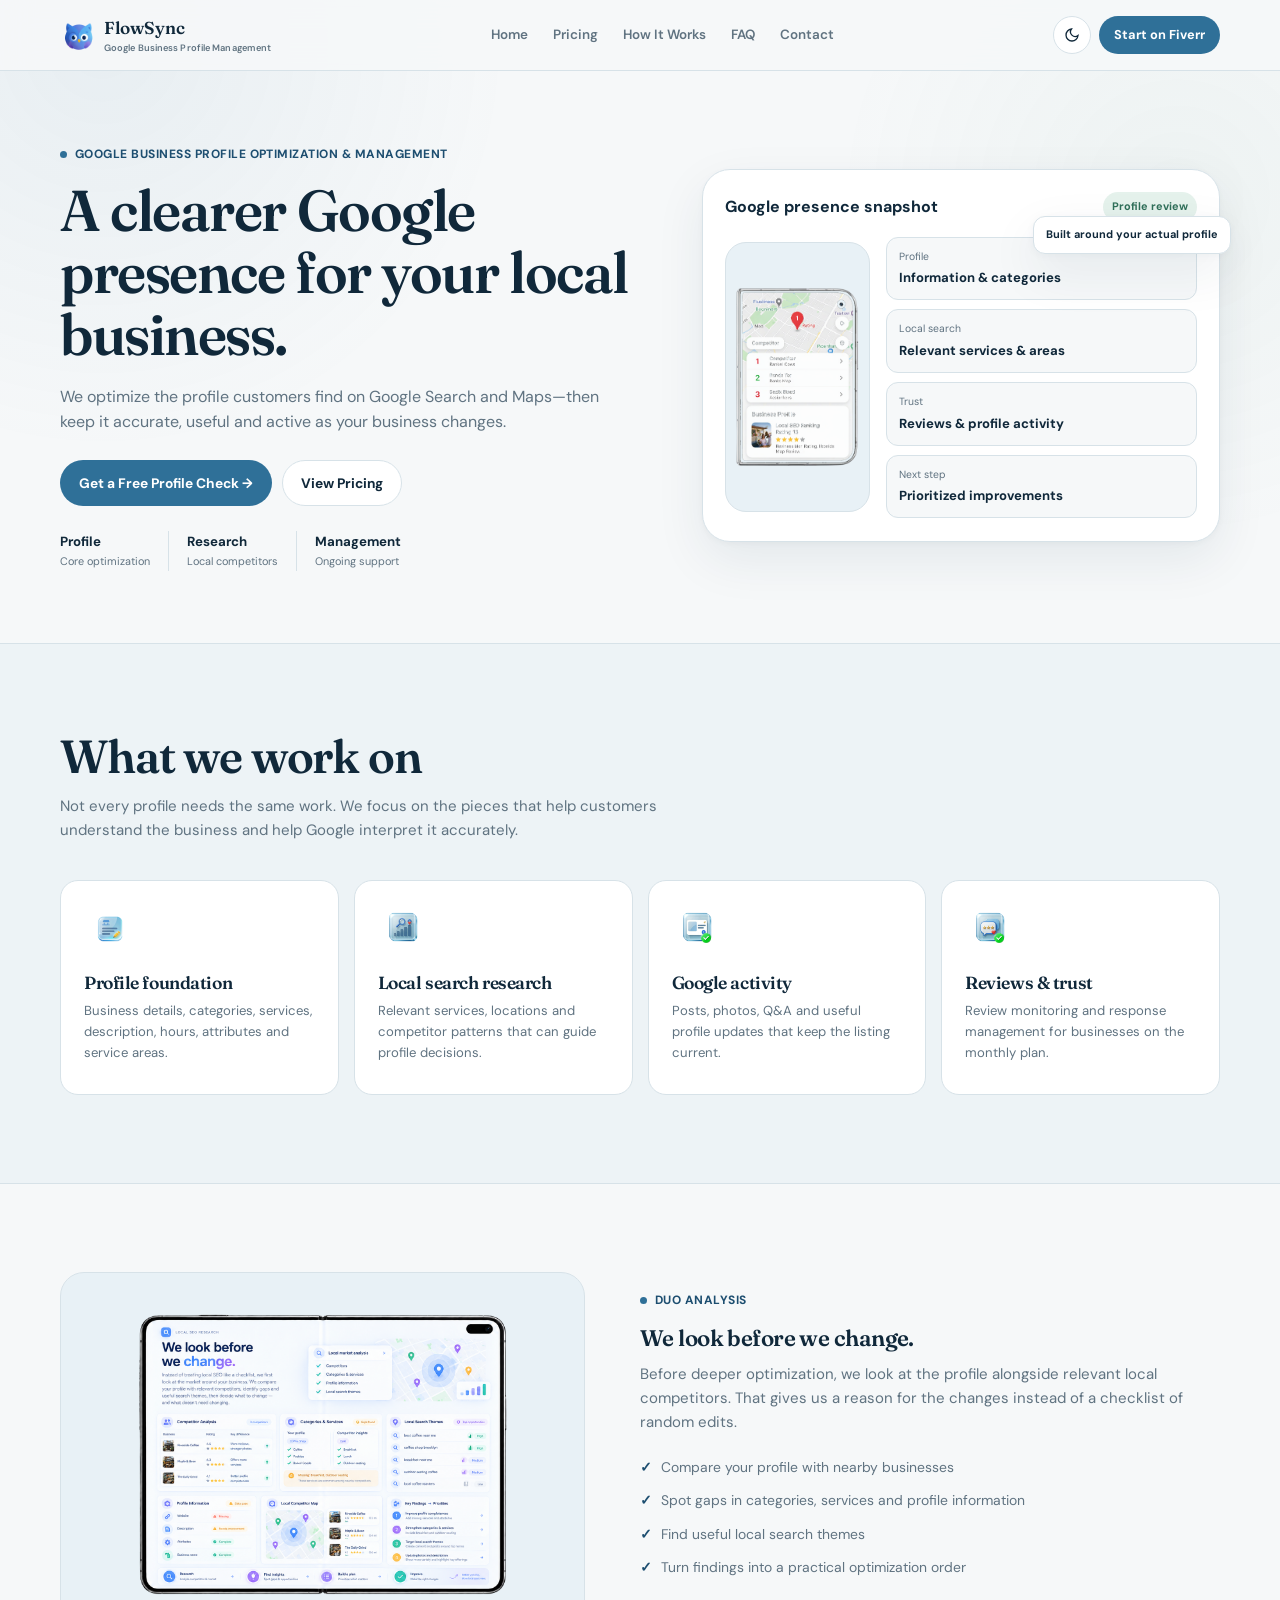
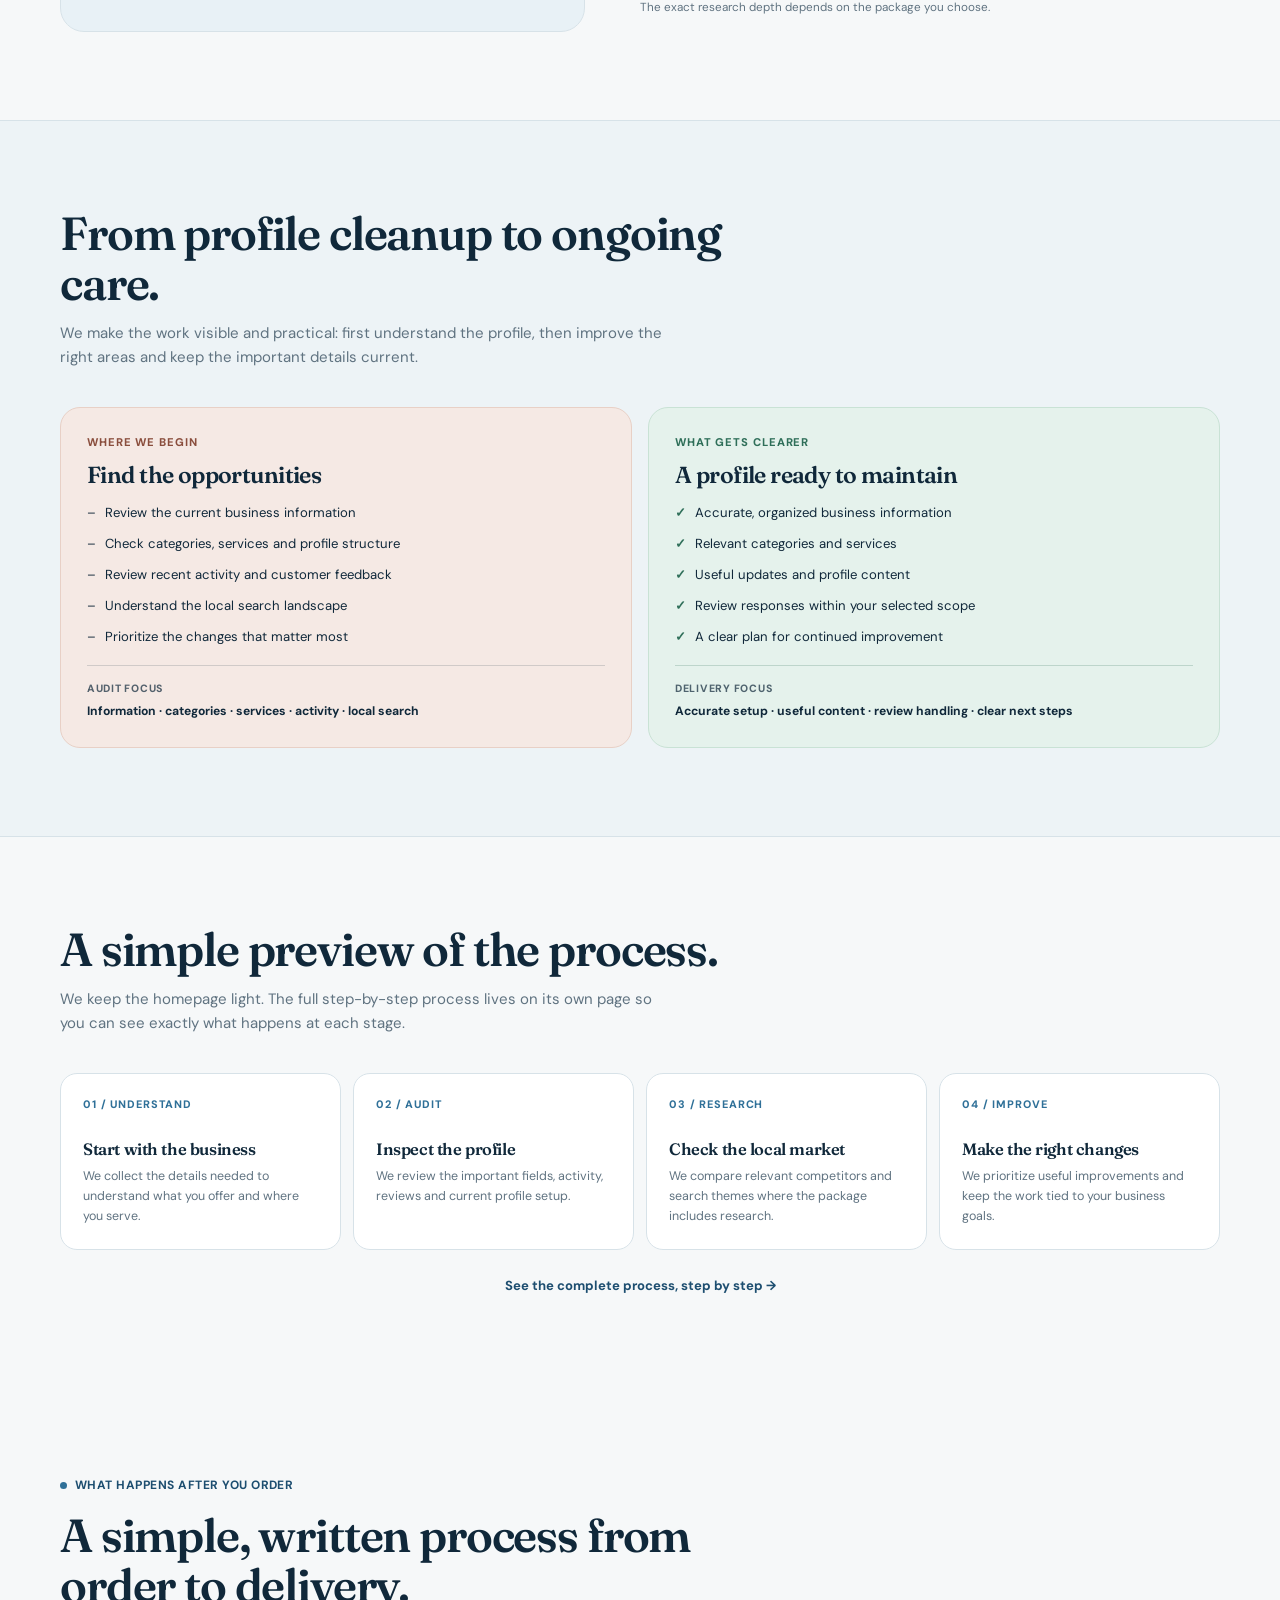
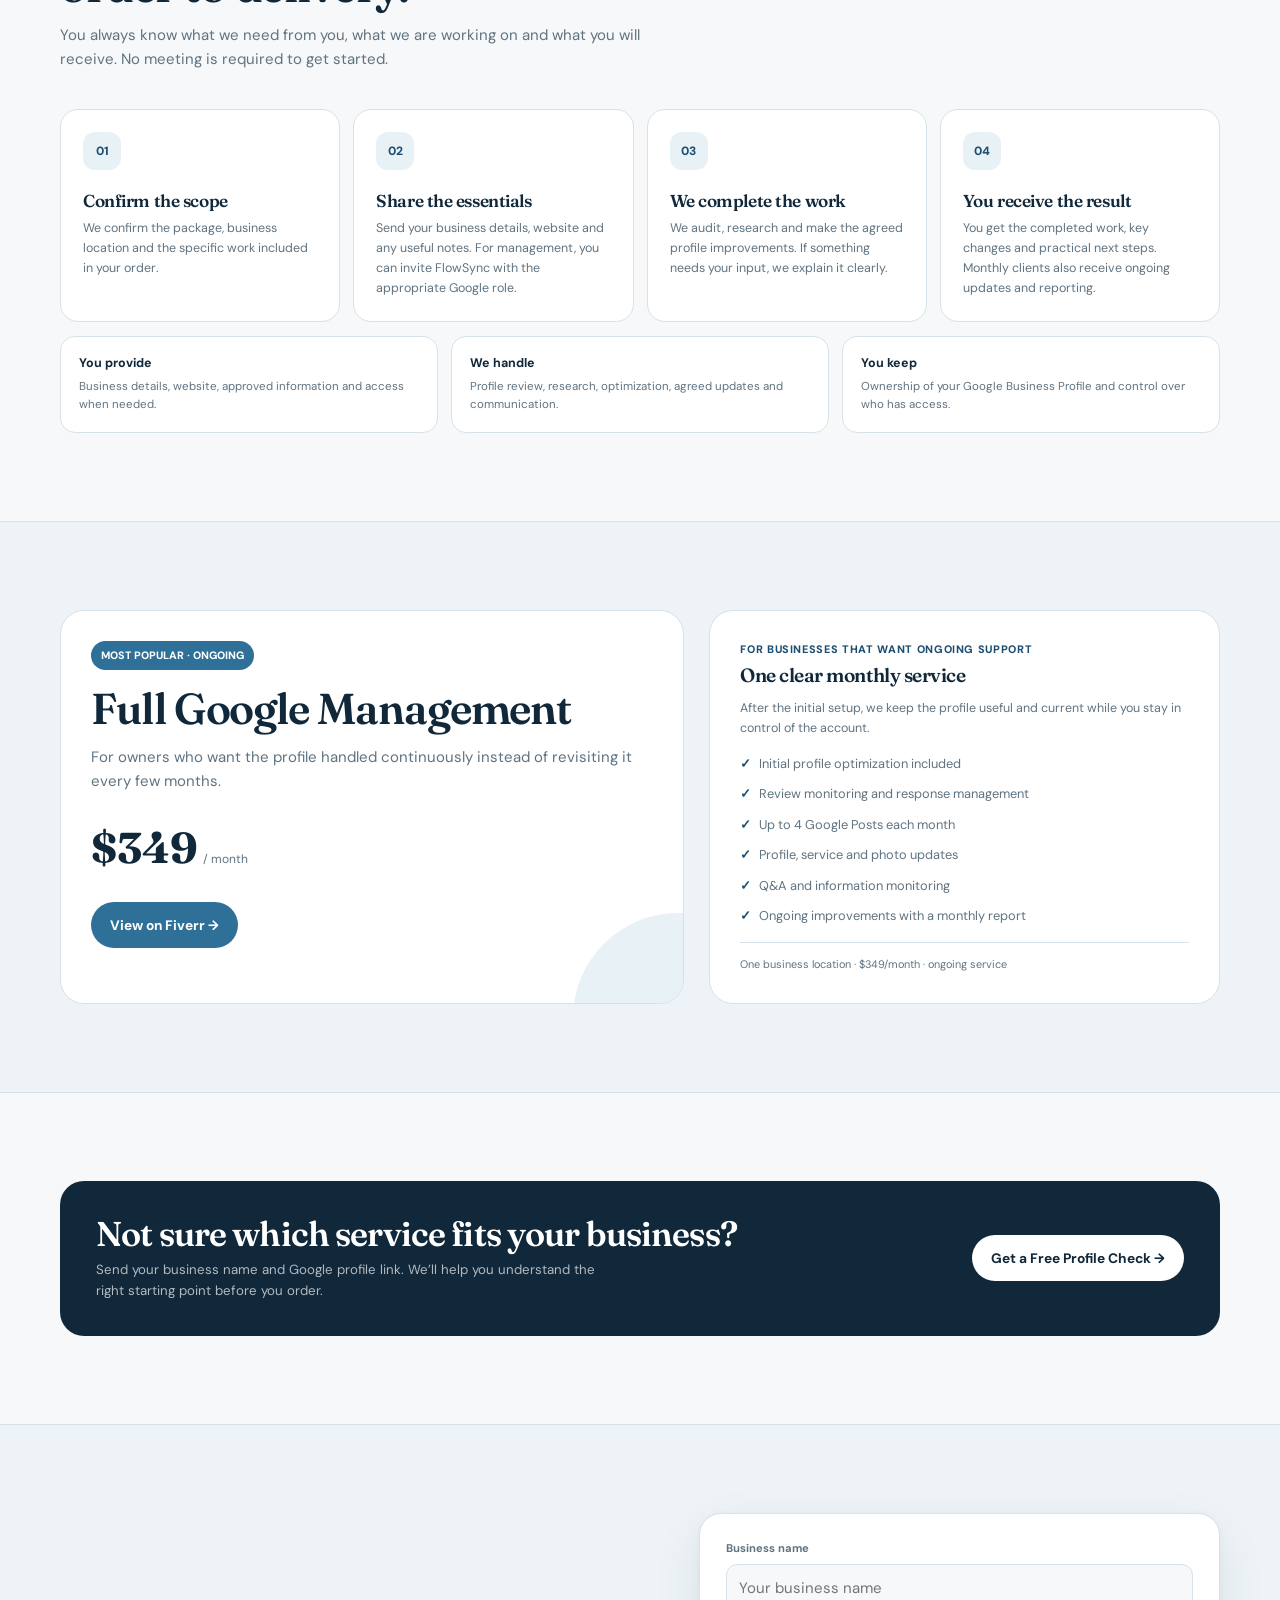
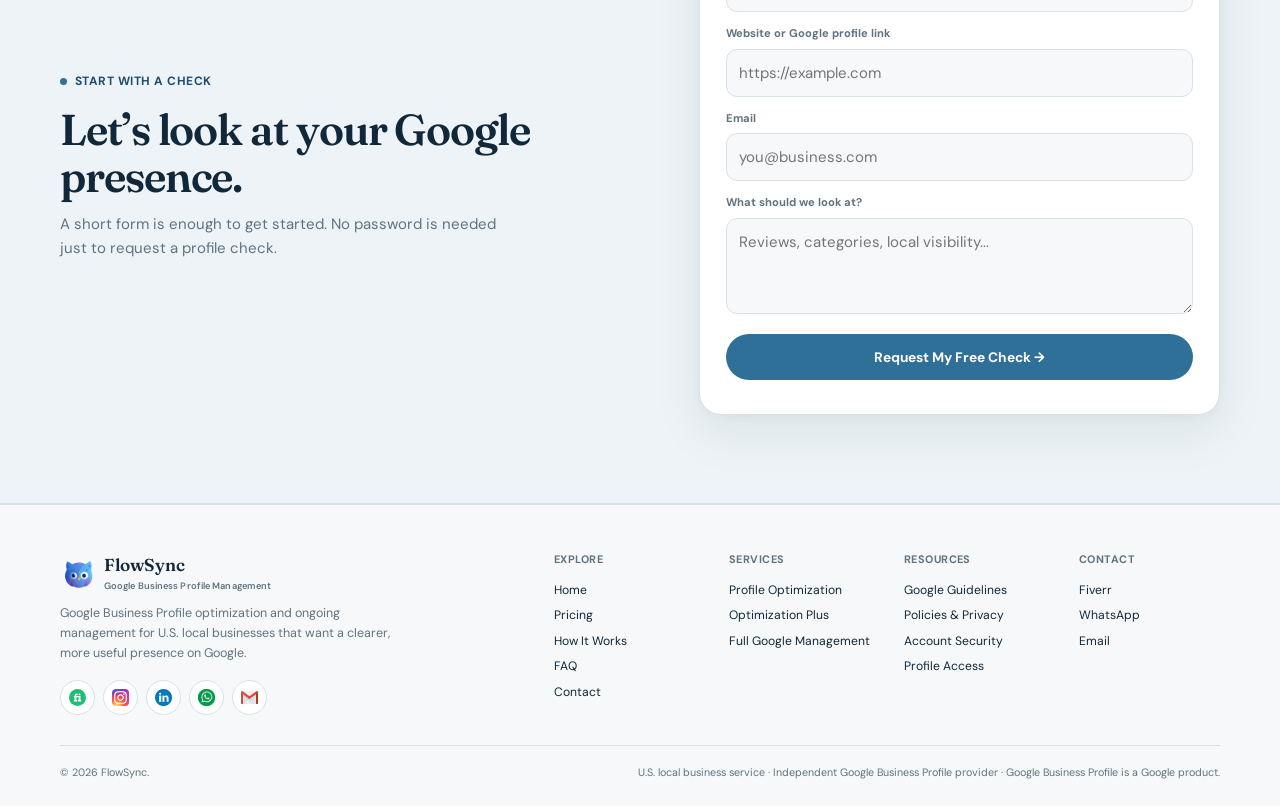
==== commit 425b1ed2: "og image" ====
--- a/index.html
+++ b/index.html
@@ -20,13 +20,20 @@
     <meta
         content="FlowSync helps U.S. local businesses optimize and manage their Google Business Profile with clear, practical profile work, local search research, reviews and ongoing updates."
         property="og:description" />
-    <meta content="https://abid-root.github.io/Google-My-Business/assets/brand/logo.png" property="og:image" />
+    <meta content="https://abid-root.github.io/Google-My-Business/OG.png" property="og:image" />
+    <meta content="https://abid-root.github.io/Google-My-Business/OG.png" property="og:image:secure_url" />
+    <meta content="image/png" property="og:image:type" />
+    <meta content="FlowSync Open Graph preview" property="og:image:alt" />
+    <meta content="1200" property="og:image:width" />
+    <meta content="630" property="og:image:height" />
     <meta content="https://abid-root.github.io/Google-My-Business/" property="og:url" />
     <meta content="summary_large_image" name="twitter:card" />
     <meta content="Google Business Profile Optimization &amp; Management | FlowSync" name="twitter:title" />
     <meta
         content="FlowSync helps U.S. local businesses optimize and manage their Google Business Profile with clear, practical profile work, local search research, reviews and ongoing updates."
         name="twitter:description" />
+    <meta content="https://abid-root.github.io/Google-My-Business/OG.png" name="twitter:image" />
+    <meta content="FlowSync Open Graph preview" name="twitter:image:alt" />
     <script
         type="application/ld+json">{"@context": "https://schema.org", "@type": "Organization", "name": "FlowSync", "url": "https://abid-root.github.io/Google-My-Business/", "logo": "https://abid-root.github.io/Google-My-Business/assets/brand/logo.png", "email": "abid.flowsync@gmail.com", "sameAs": ["https://www.fiverr.com/s/kXL0owQ", "https://www.instagram.com/_abid0_0/", "https://www.linkedin.com/in/abid-flowsync/"], "areaServed": {"@type": "Country", "name": "United States"}, "knowsAbout": ["Google Business Profile optimization", "Google Maps local visibility", "Local search", "Google Business Profile management"]}</script>
 </head>
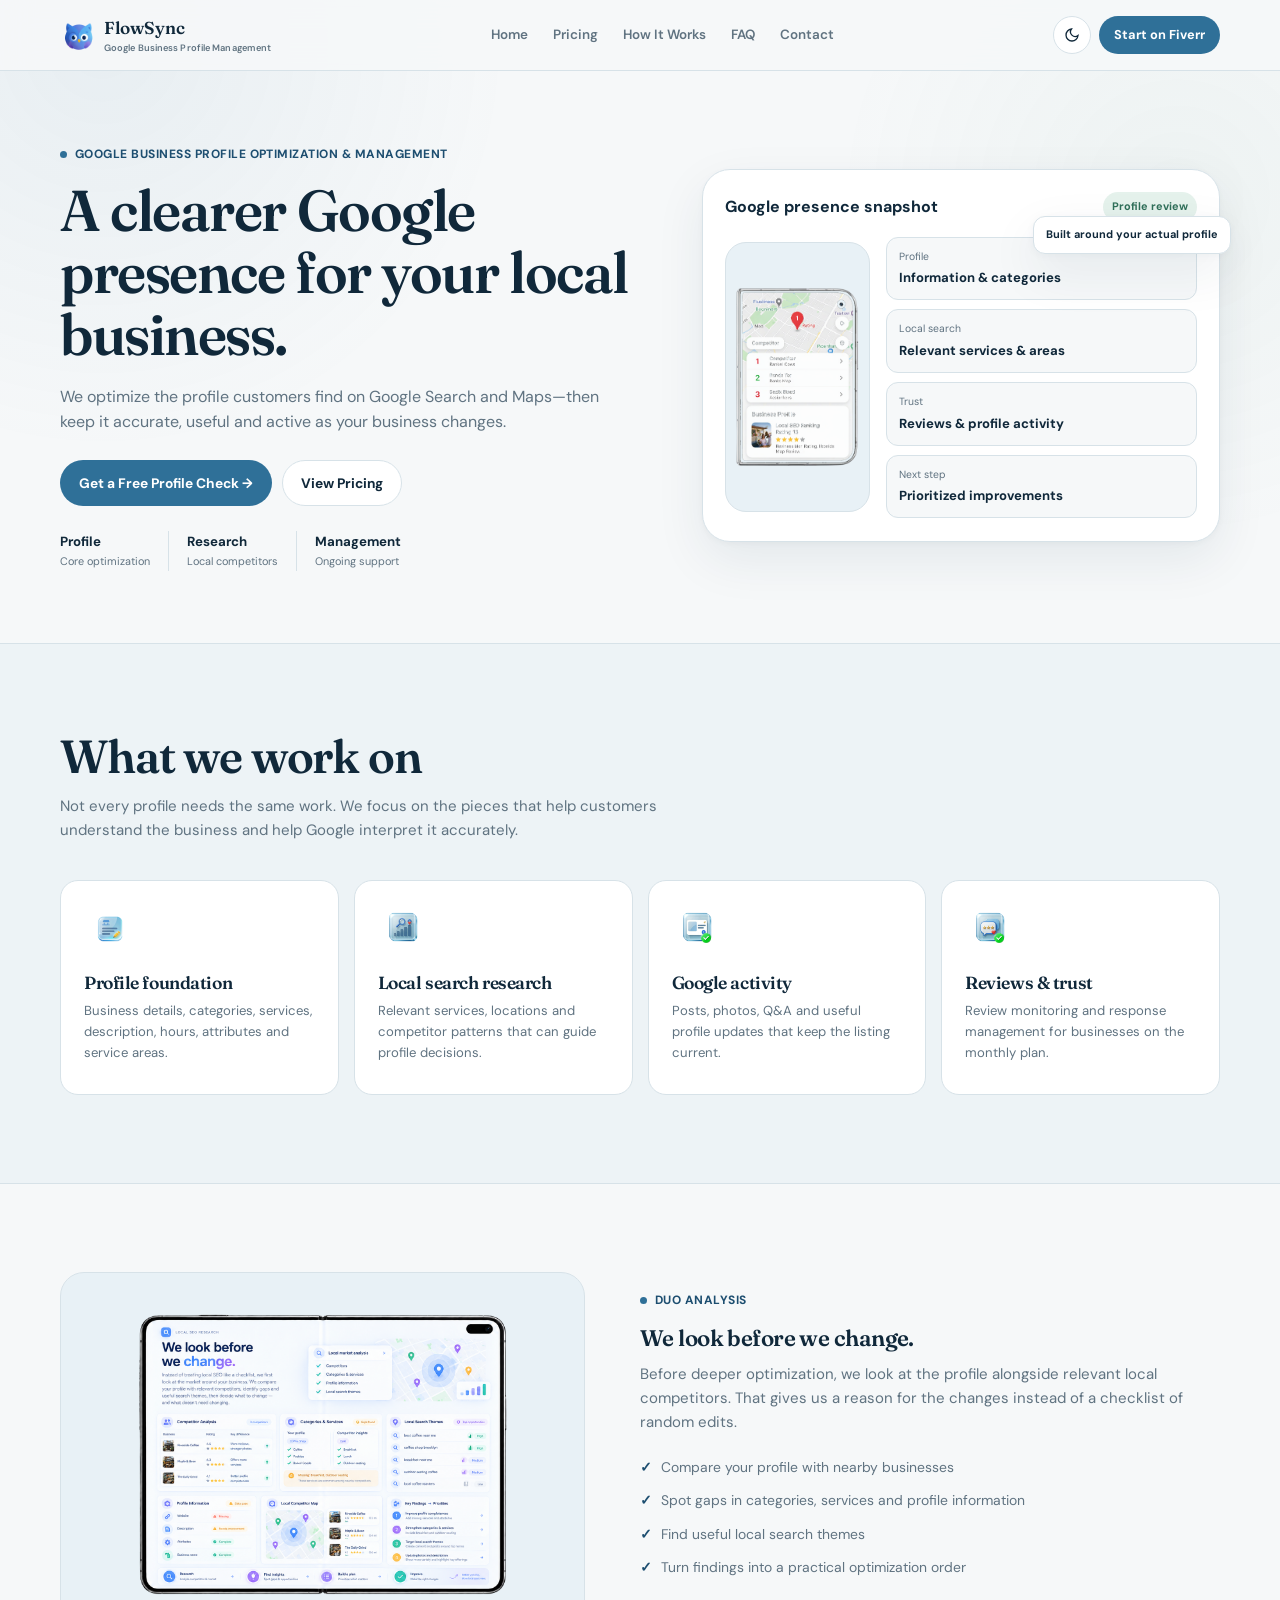
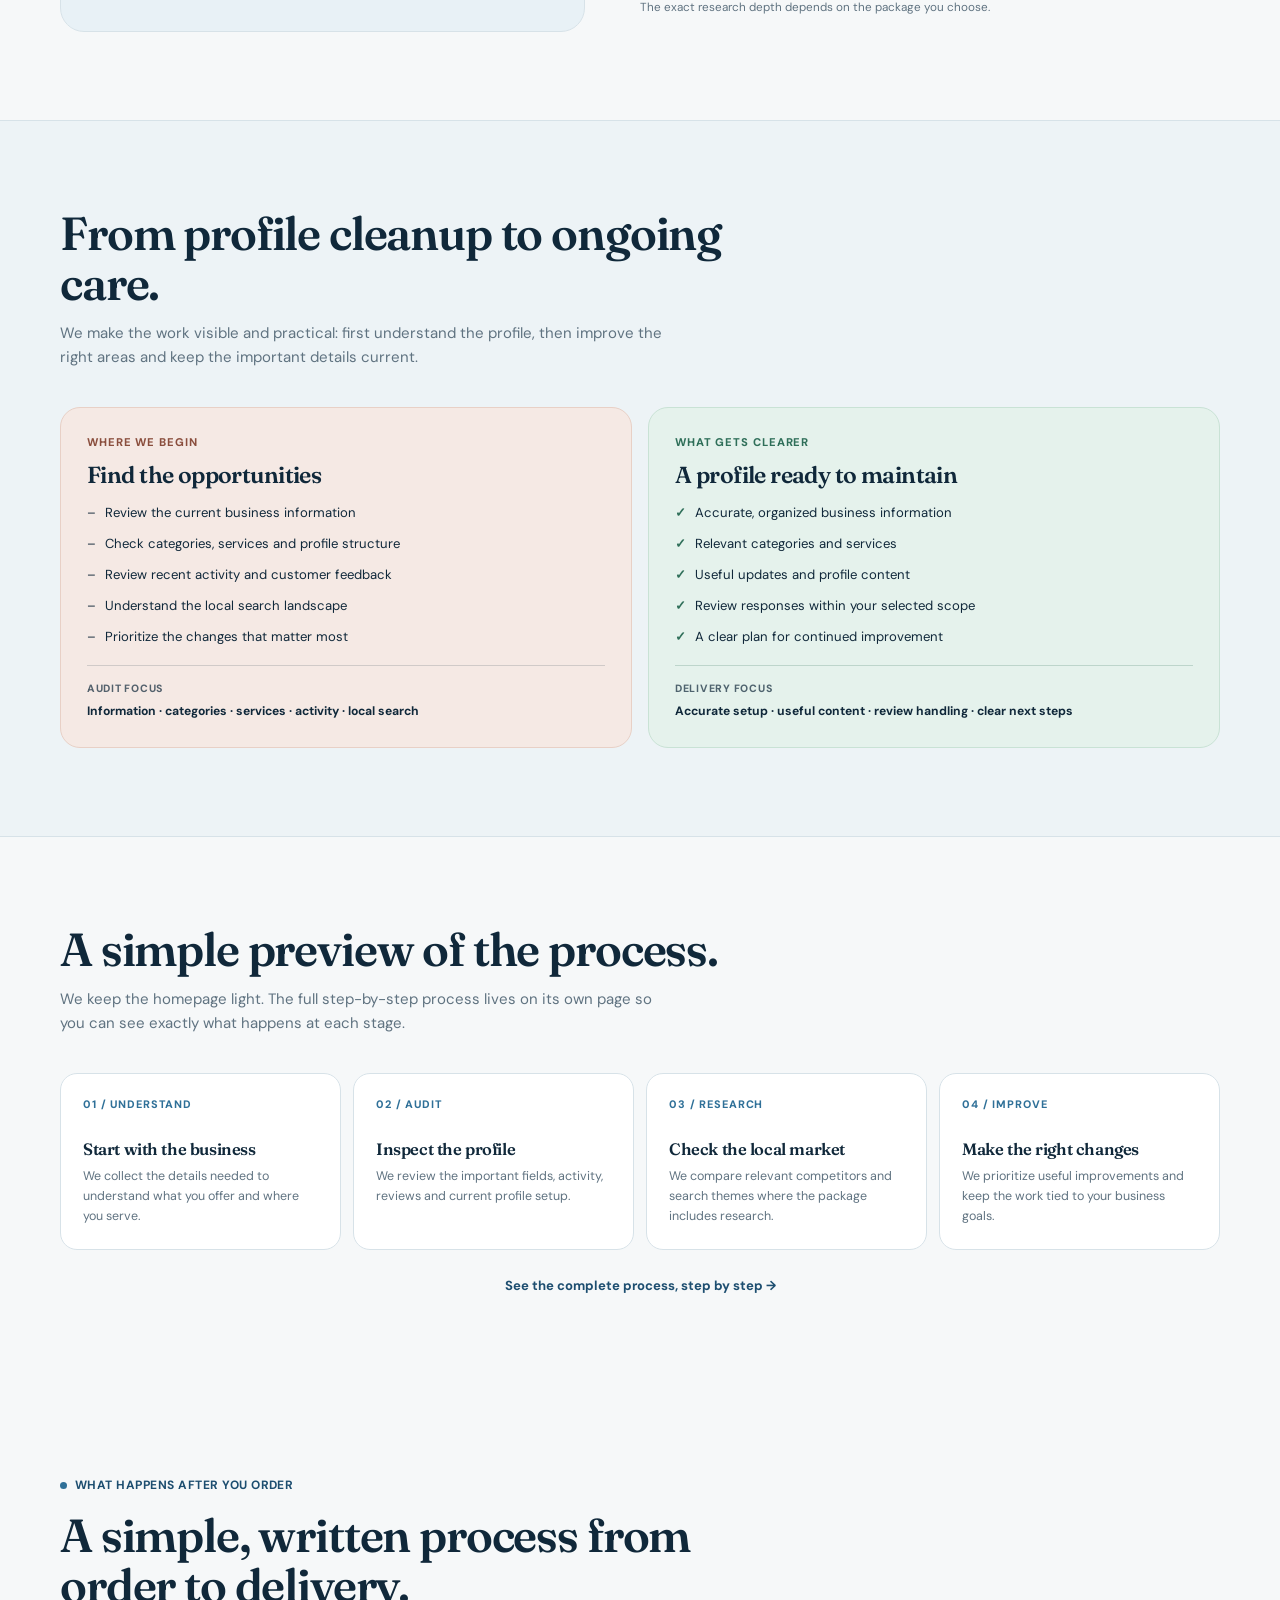
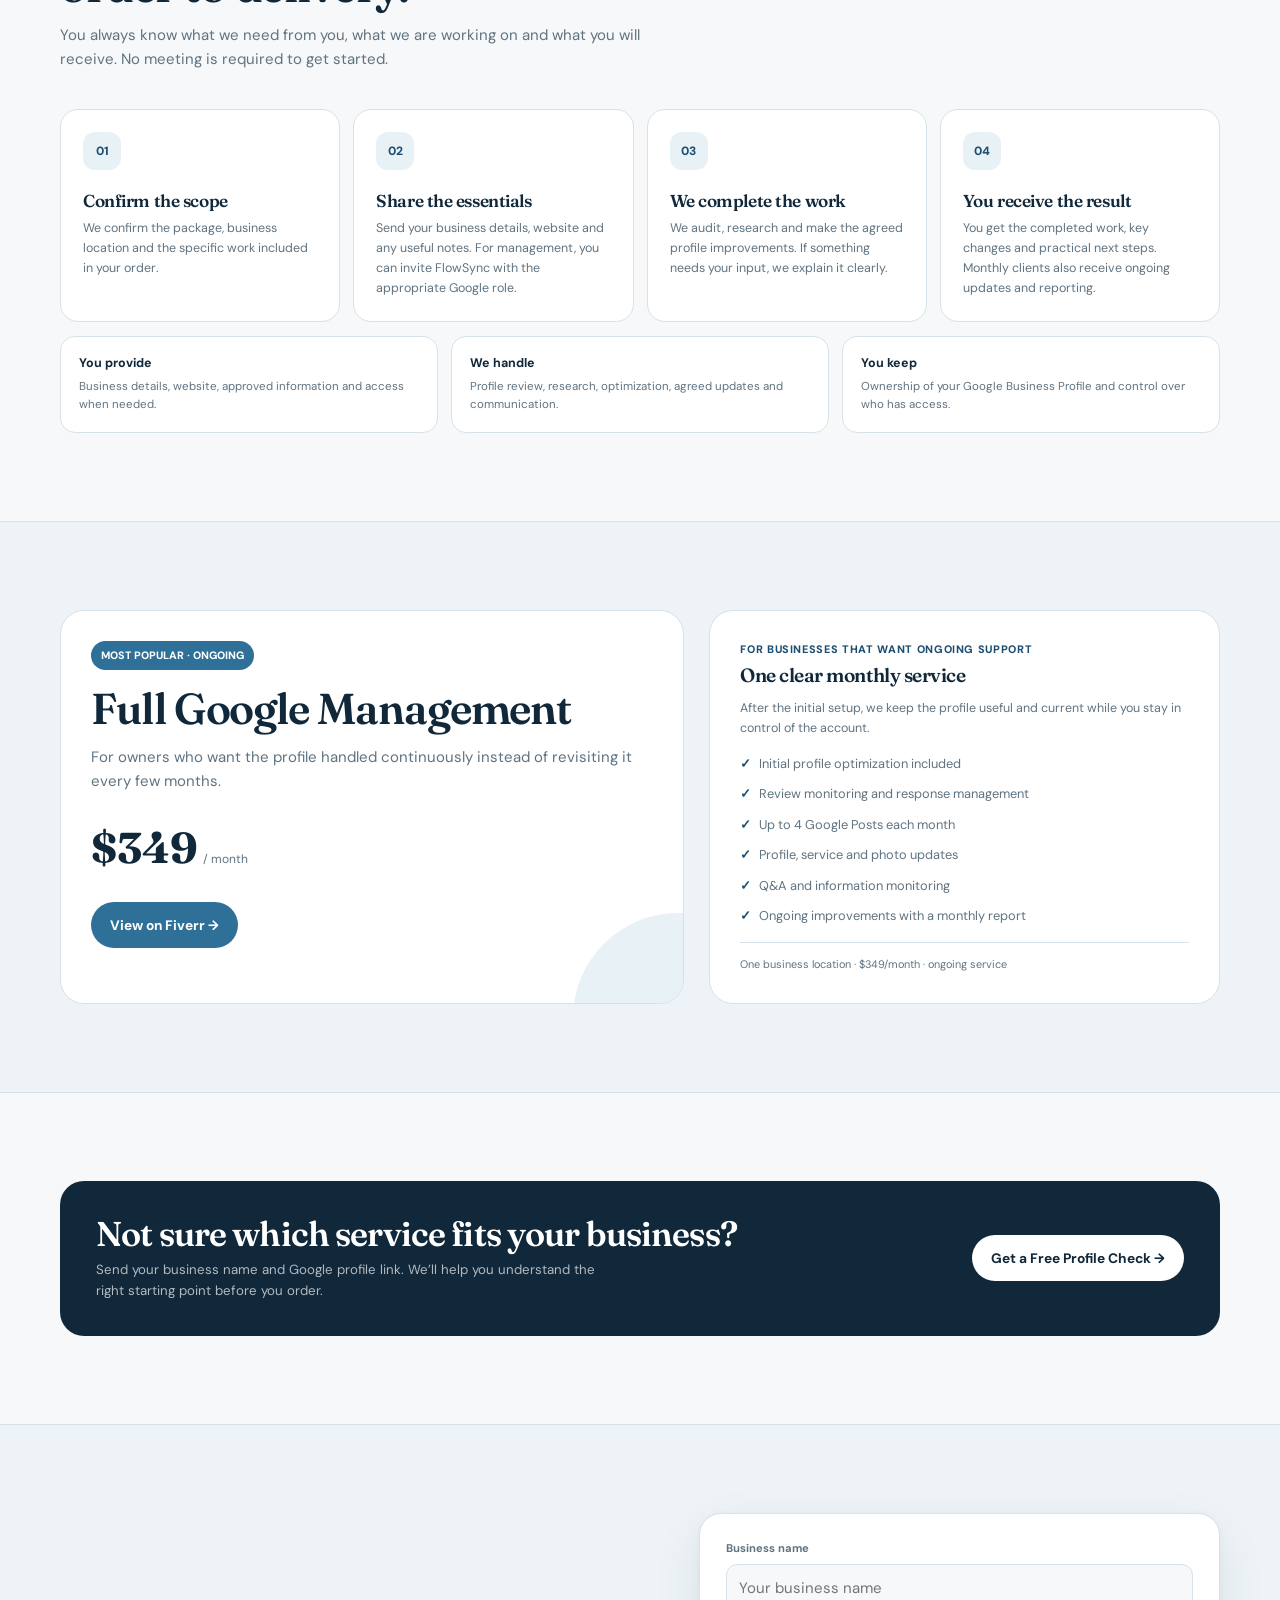
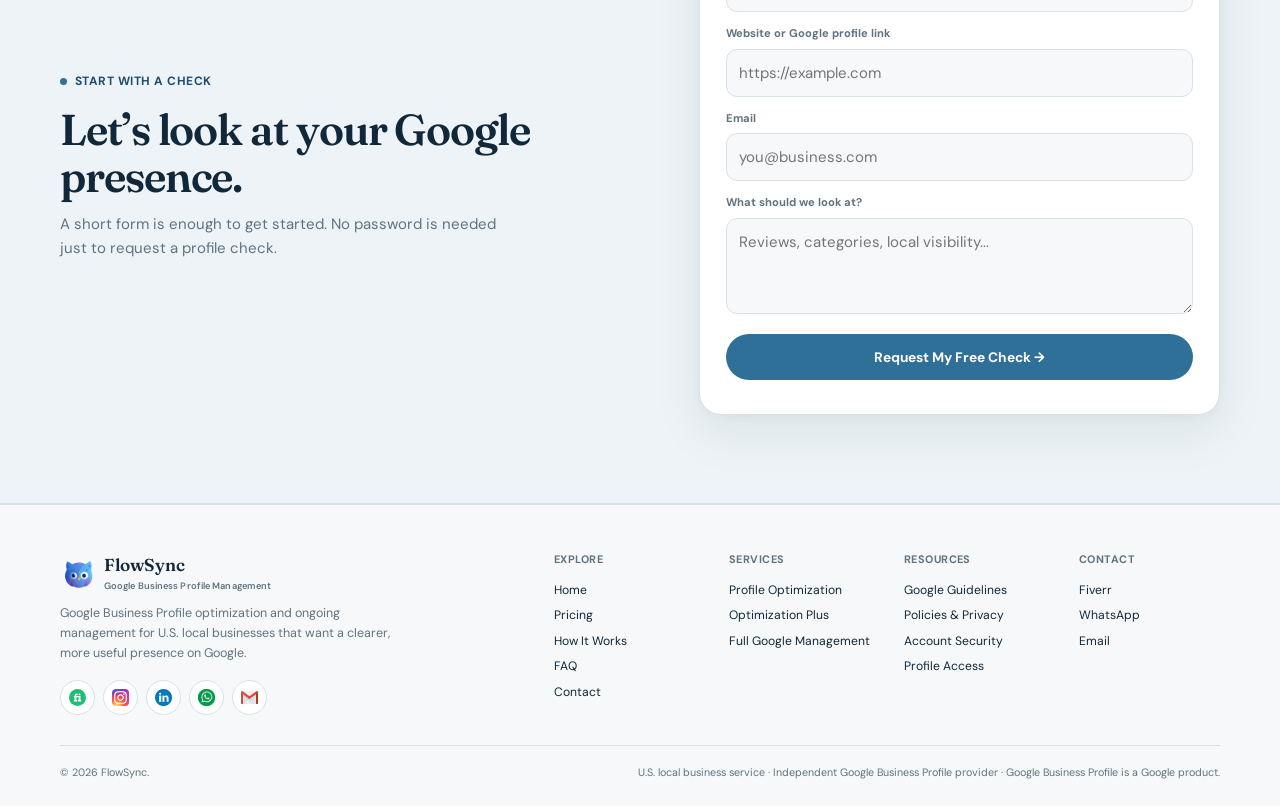
==== commit 22831298: "trustpilot meta tag added" ====
--- a/index.html
+++ b/index.html
@@ -10,7 +10,8 @@
         name="description" />
     <meta content="index,follow" name="robots" />
     <meta content="#f6f8f9" name="theme-color" />
-    <link href="https://abid-root.github.io/Google-My-Business/" rel="canonical" />
+    <meta name="trustpilot-one-time-domain-verification-id" content="d20ec983-389d-43c7-94b6-4dc4241f98ea" />
+    <link href="https://flowsync-us.vercel.app/" rel="canonical" />
     <link href="favicon.ico" rel="icon" />
     <link href="favicon-32.png" rel="icon" sizes="32x32" type="image/png" />
     <link href="apple-touch-icon.png" rel="apple-touch-icon" />
@@ -20,22 +21,22 @@
     <meta
         content="FlowSync helps U.S. local businesses optimize and manage their Google Business Profile with clear, practical profile work, local search research, reviews and ongoing updates."
         property="og:description" />
-    <meta content="https://abid-root.github.io/Google-My-Business/OG.png" property="og:image" />
-    <meta content="https://abid-root.github.io/Google-My-Business/OG.png" property="og:image:secure_url" />
+    <meta content="https://flowsync-us.vercel.app/OG.png" property="og:image" />
+    <meta content="https://flowsync-us.vercel.app/OG.png" property="og:image:secure_url" />
     <meta content="image/png" property="og:image:type" />
     <meta content="FlowSync Open Graph preview" property="og:image:alt" />
     <meta content="1200" property="og:image:width" />
     <meta content="630" property="og:image:height" />
-    <meta content="https://abid-root.github.io/Google-My-Business/" property="og:url" />
+    <meta content="https://flowsync-us.vercel.app/" property="og:url" />
     <meta content="summary_large_image" name="twitter:card" />
     <meta content="Google Business Profile Optimization &amp; Management | FlowSync" name="twitter:title" />
     <meta
         content="FlowSync helps U.S. local businesses optimize and manage their Google Business Profile with clear, practical profile work, local search research, reviews and ongoing updates."
         name="twitter:description" />
-    <meta content="https://abid-root.github.io/Google-My-Business/OG.png" name="twitter:image" />
+    <meta content="https://flowsync-us.vercel.app/OG.png" name="twitter:image" />
     <meta content="FlowSync Open Graph preview" name="twitter:image:alt" />
     <script
-        type="application/ld+json">{"@context": "https://schema.org", "@type": "Organization", "name": "FlowSync", "url": "https://abid-root.github.io/Google-My-Business/", "logo": "https://abid-root.github.io/Google-My-Business/assets/brand/logo.png", "email": "abid.flowsync@gmail.com", "sameAs": ["https://www.fiverr.com/s/kXL0owQ", "https://www.instagram.com/_abid0_0/", "https://www.linkedin.com/in/abid-flowsync/"], "areaServed": {"@type": "Country", "name": "United States"}, "knowsAbout": ["Google Business Profile optimization", "Google Maps local visibility", "Local search", "Google Business Profile management"]}</script>
+        type="application/ld+json">{"@context": "https://schema.org", "@type": "Organization", "name": "FlowSync", "url": "https://flowsync-us.vercel.app/", "logo": "https://flowsync-us.vercel.app/assets/brand/logo.png", "email": "abid.flowsync@gmail.com", "sameAs": ["https://www.fiverr.com/s/kXL0owQ", "https://www.instagram.com/flowsync.us?stkn=MTY4dTFsMTUxamNxNg==", "https://www.linkedin.com/in/abid-flowsync/"], "areaServed": {"@type": "Country", "name": "United States"}, "knowsAbout": ["Google Business Profile optimization", "Google Maps local visibility", "Local search", "Google Business Profile management"]}</script>
 </head>
 
 <body>
@@ -331,7 +332,7 @@
                     <div aria-label="FlowSync contact links" class="footer-socials"><a aria-label="FlowSync on Fiverr"
                             href="https://www.fiverr.com/s/kXL0owQ" rel="noopener" target="_blank"><img alt=""
                                 src="./assets/social/fiverr.svg" /></a><a aria-label="FlowSync on Instagram"
-                            href="https://www.instagram.com/_abid0_0/" rel="noopener" target="_blank"><img alt=""
+                            href="https://www.instagram.com/flowsync.us?stkn=MTY4dTFsMTUxamNxNg==" rel="noopener" target="_blank"><img alt=""
                                 src="./assets/social/instagram.png" /></a><a aria-label="FlowSync on LinkedIn"
                             href="https://www.linkedin.com/in/abid-flowsync/" rel="noopener" target="_blank"><img alt=""
                                 src="./assets/social/linkedin.png" /></a><a aria-label="FlowSync on WhatsApp"
@@ -367,6 +368,7 @@
         </div>
     </footer>
     <script src="script.js"></script>
+    <script defer src="/_vercel/speed-insights/script.js"></script>
 </body>
 
 </html>
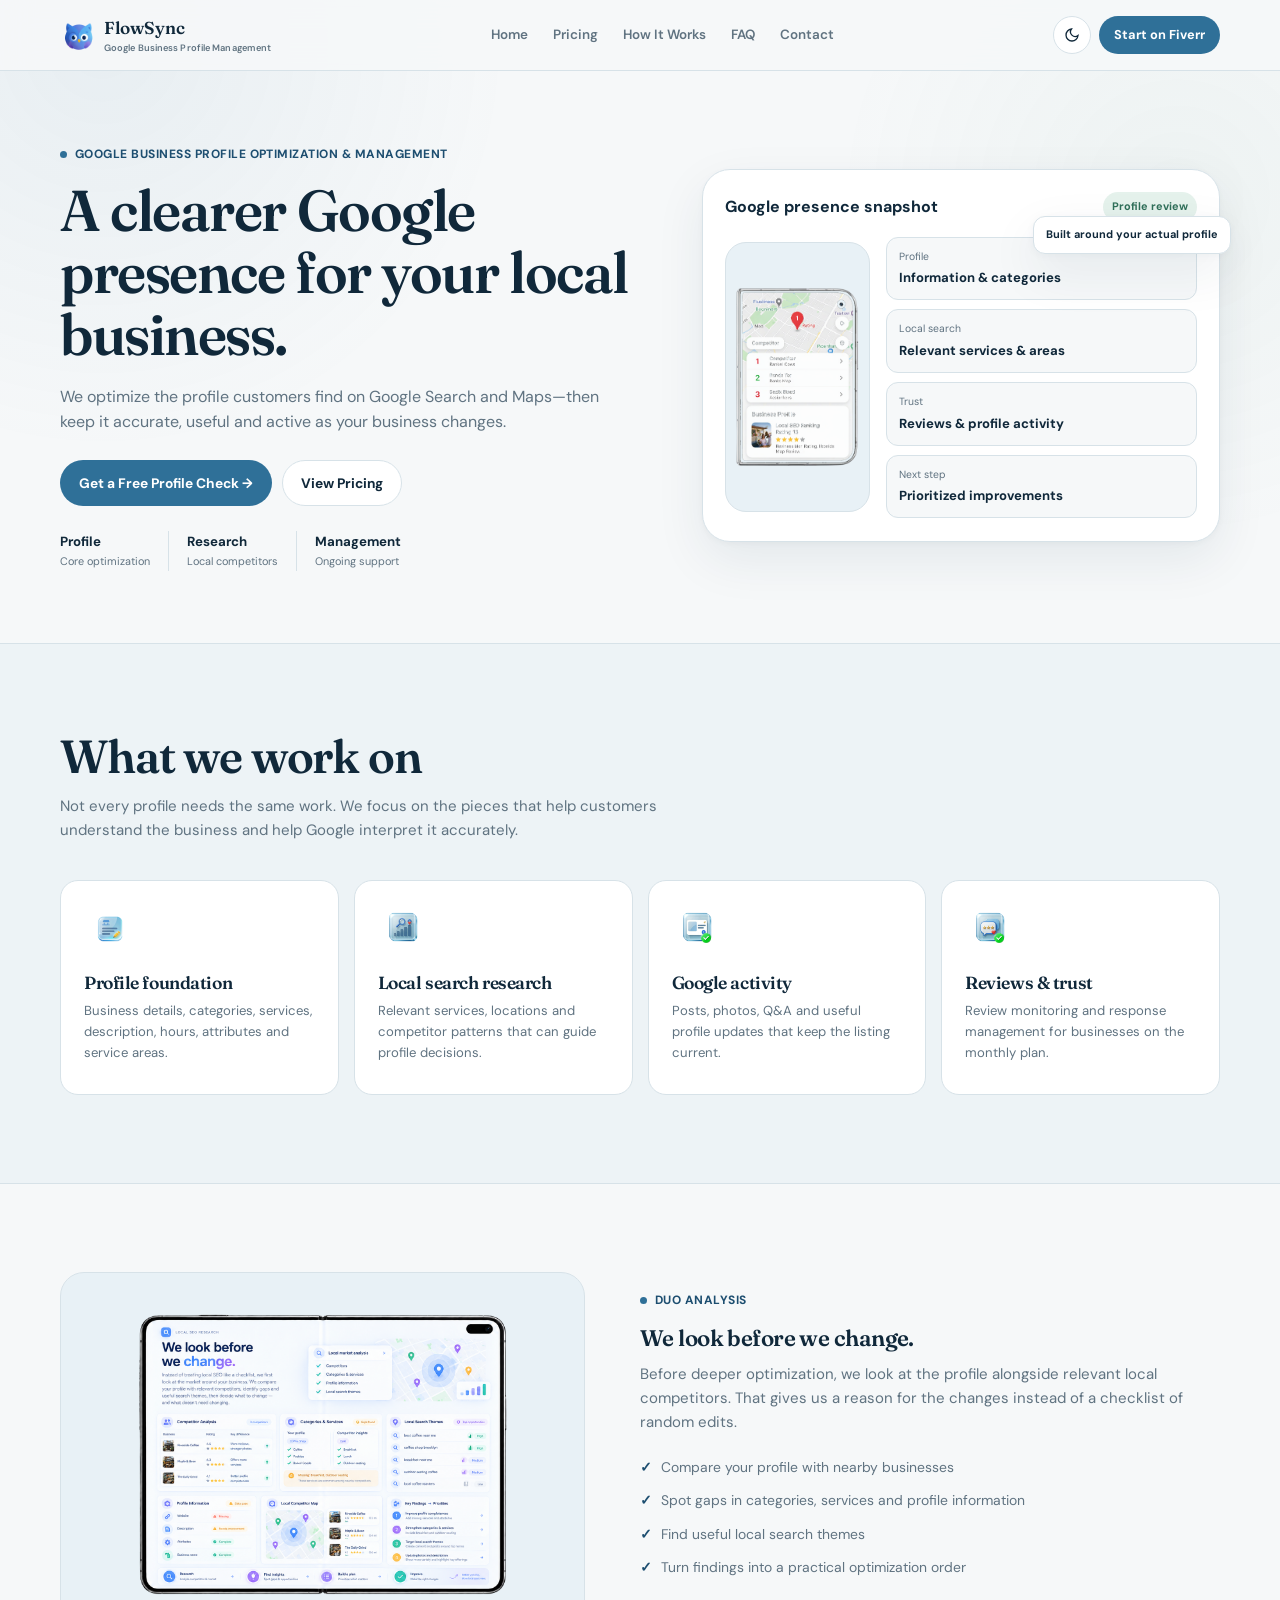
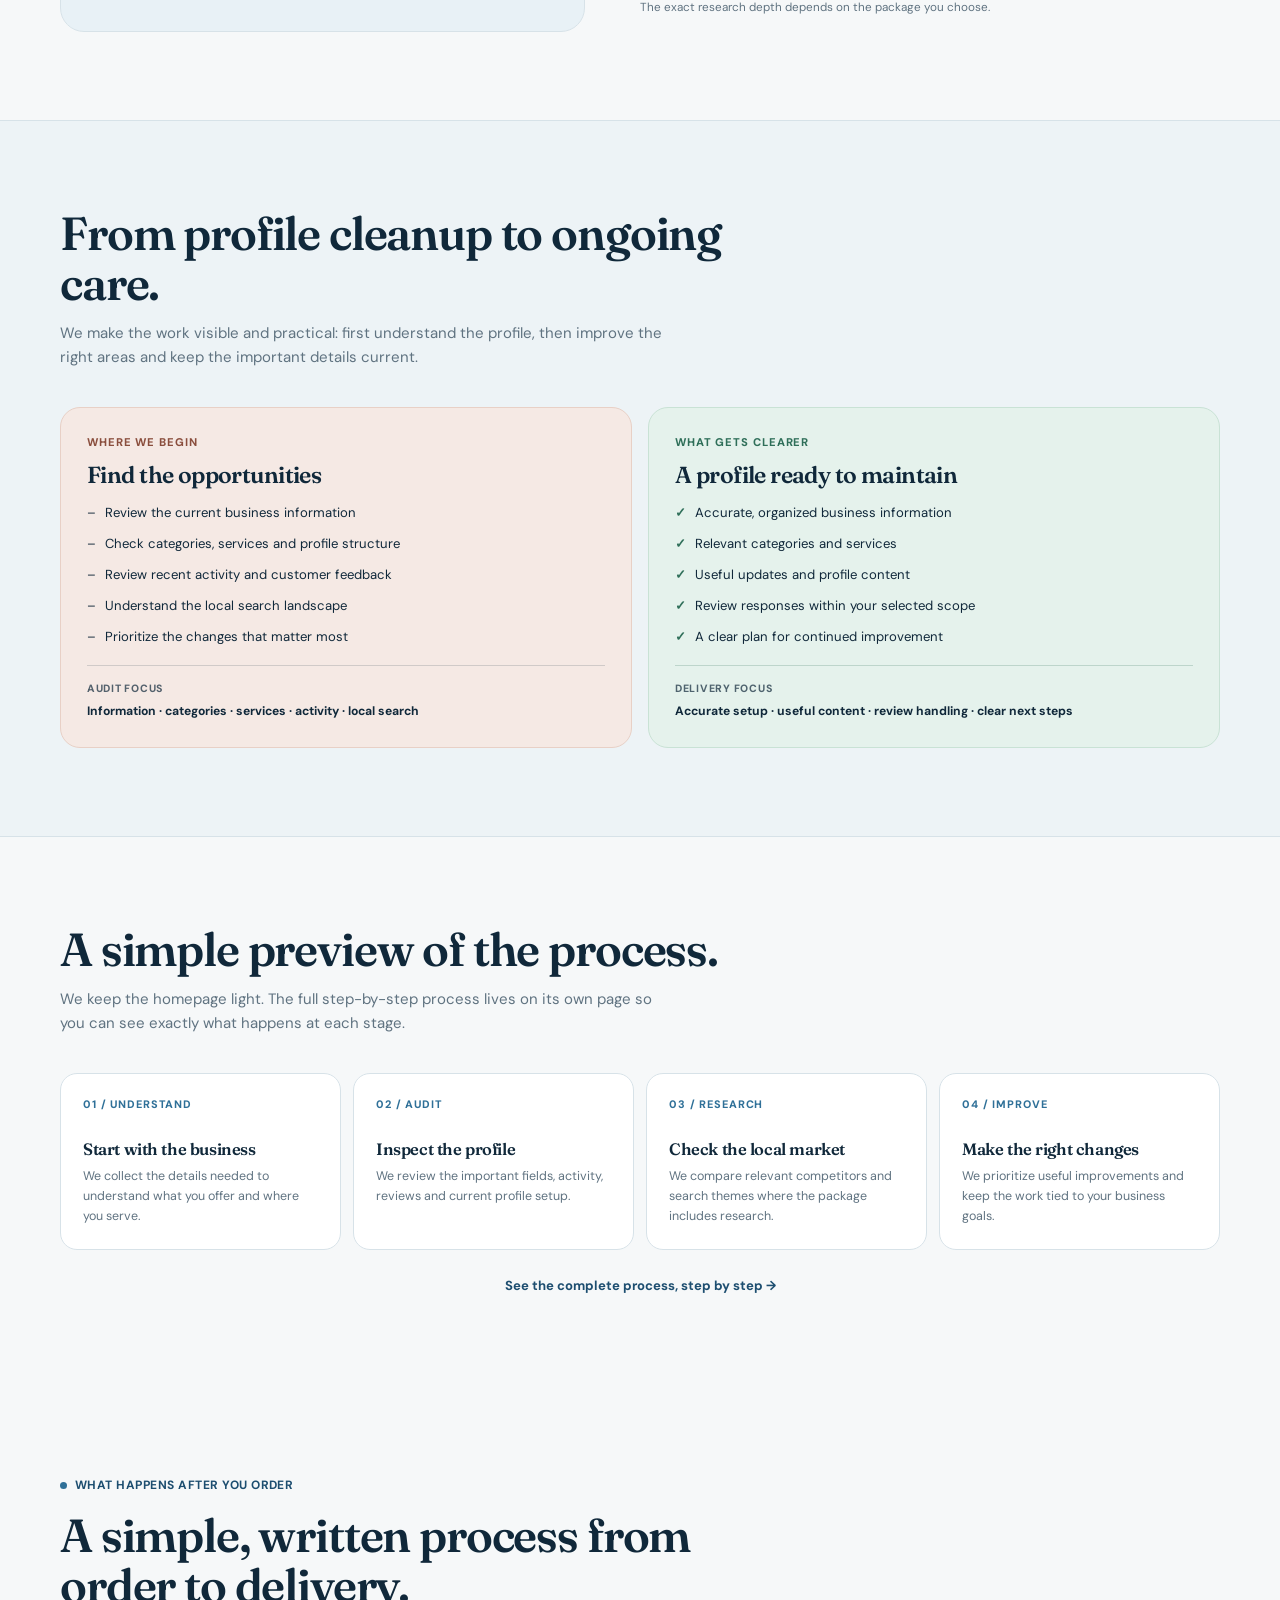
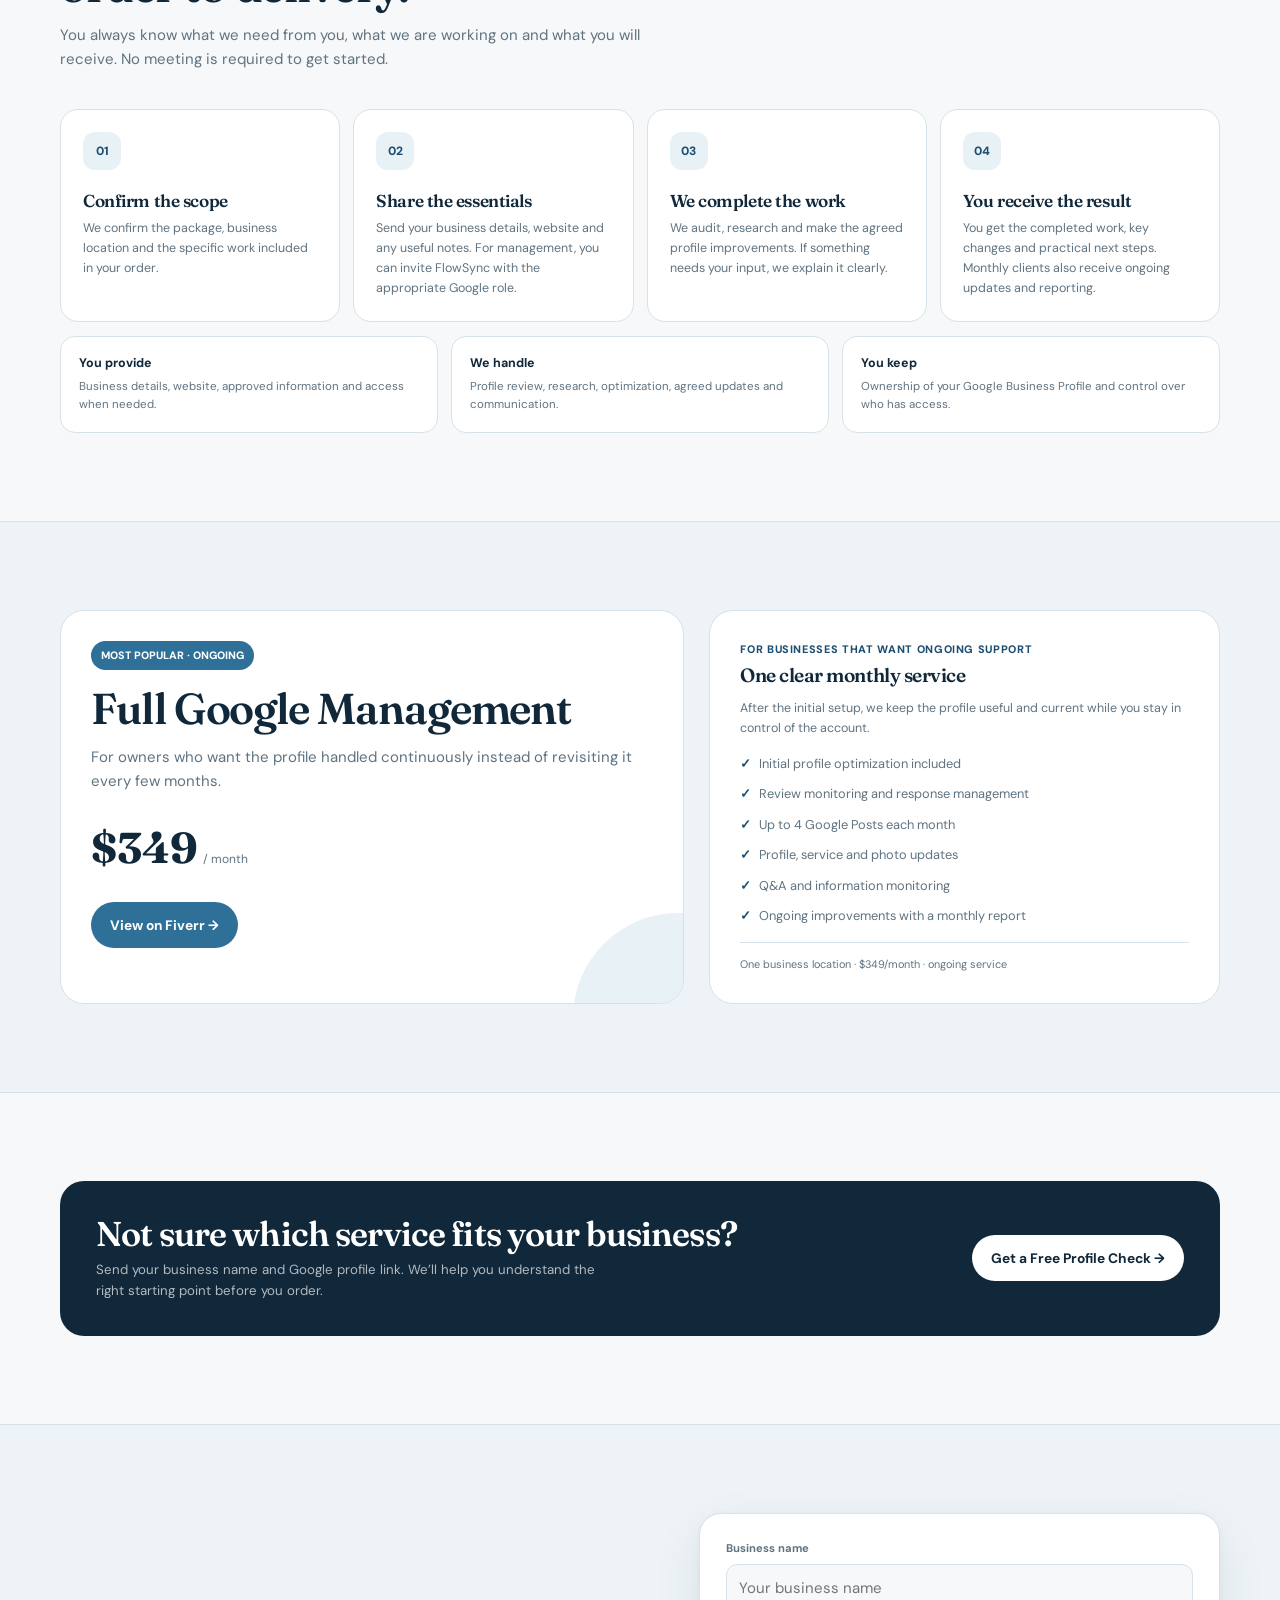
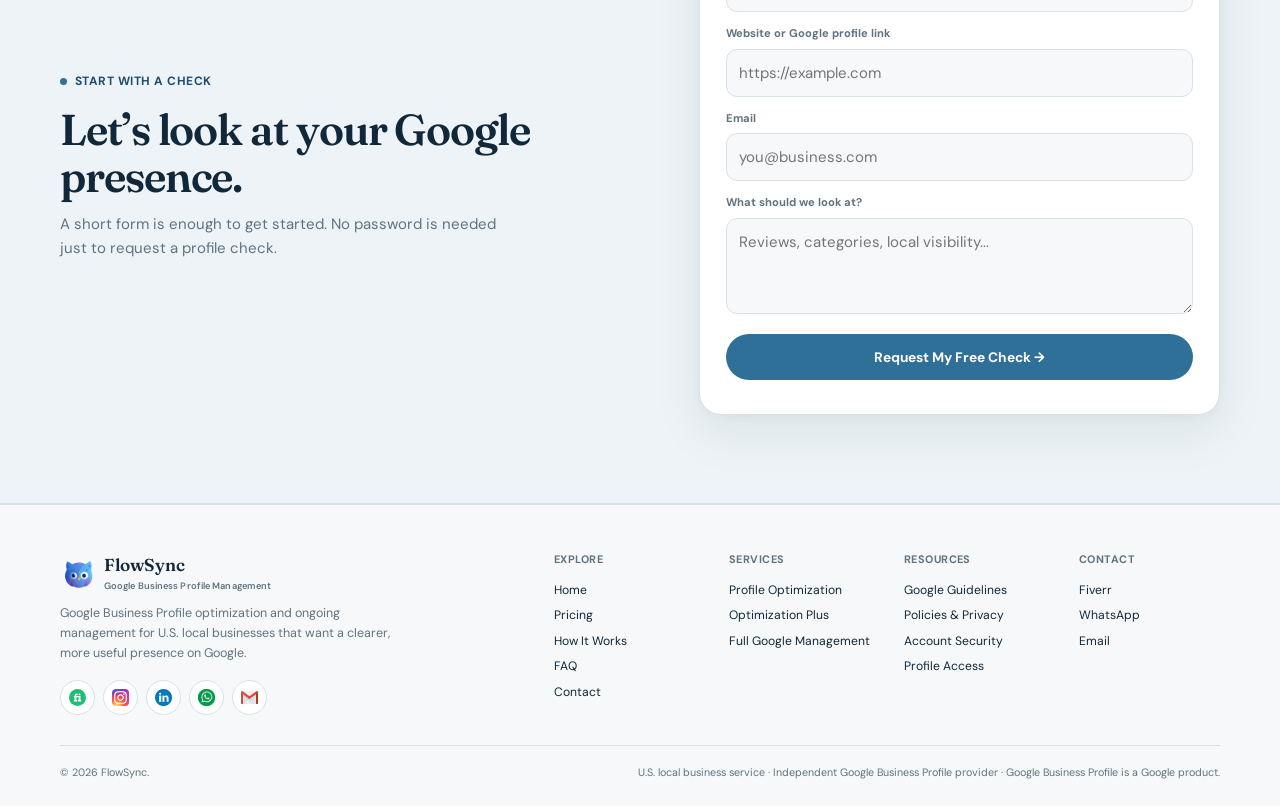
==== commit 9f6f25a4: "fix pricing 1" ====
--- a/index.html
+++ b/index.html
@@ -332,13 +332,14 @@
                     <div aria-label="FlowSync contact links" class="footer-socials"><a aria-label="FlowSync on Fiverr"
                             href="https://www.fiverr.com/s/kXL0owQ" rel="noopener" target="_blank"><img alt=""
                                 src="./assets/social/fiverr.svg" /></a><a aria-label="FlowSync on Instagram"
-                            href="https://www.instagram.com/flowsync.us?stkn=MTY4dTFsMTUxamNxNg==" rel="noopener" target="_blank"><img alt=""
-                                src="./assets/social/instagram.png" /></a><a aria-label="FlowSync on LinkedIn"
-                            href="https://www.linkedin.com/in/abid-flowsync/" rel="noopener" target="_blank"><img alt=""
-                                src="./assets/social/linkedin.png" /></a><a aria-label="FlowSync on WhatsApp"
-                            href="https://wa.me/8801763098302" rel="noopener" target="_blank"><img alt=""
-                                src="./assets/social/whatsapp.png" /></a><a aria-label="Email FlowSync"
-                            href="mailto:abid.flowsync@gmail.com"><img alt="" src="./assets/social/email.png" /></a>
+                            href="https://www.instagram.com/flowsync.us?stkn=MTY4dTFsMTUxamNxNg==" rel="noopener"
+                            target="_blank"><img alt="" src="./assets/social/instagram.png" /></a><a
+                            aria-label="FlowSync on LinkedIn" href="https://www.linkedin.com/in/abid-flowsync/"
+                            rel="noopener" target="_blank"><img alt="" src="./assets/social/linkedin.png" /></a><a
+                            aria-label="FlowSync on WhatsApp" href="https://wa.me/8801763098302" rel="noopener"
+                            target="_blank"><img alt="" src="./assets/social/whatsapp.png" /></a><a
+                            aria-label="Email FlowSync" href="mailto:abid.flowsync@gmail.com"><img alt=""
+                                src="./assets/social/email.png" /></a>
                     </div>
                 </div>
                 <div class="footer-cols">
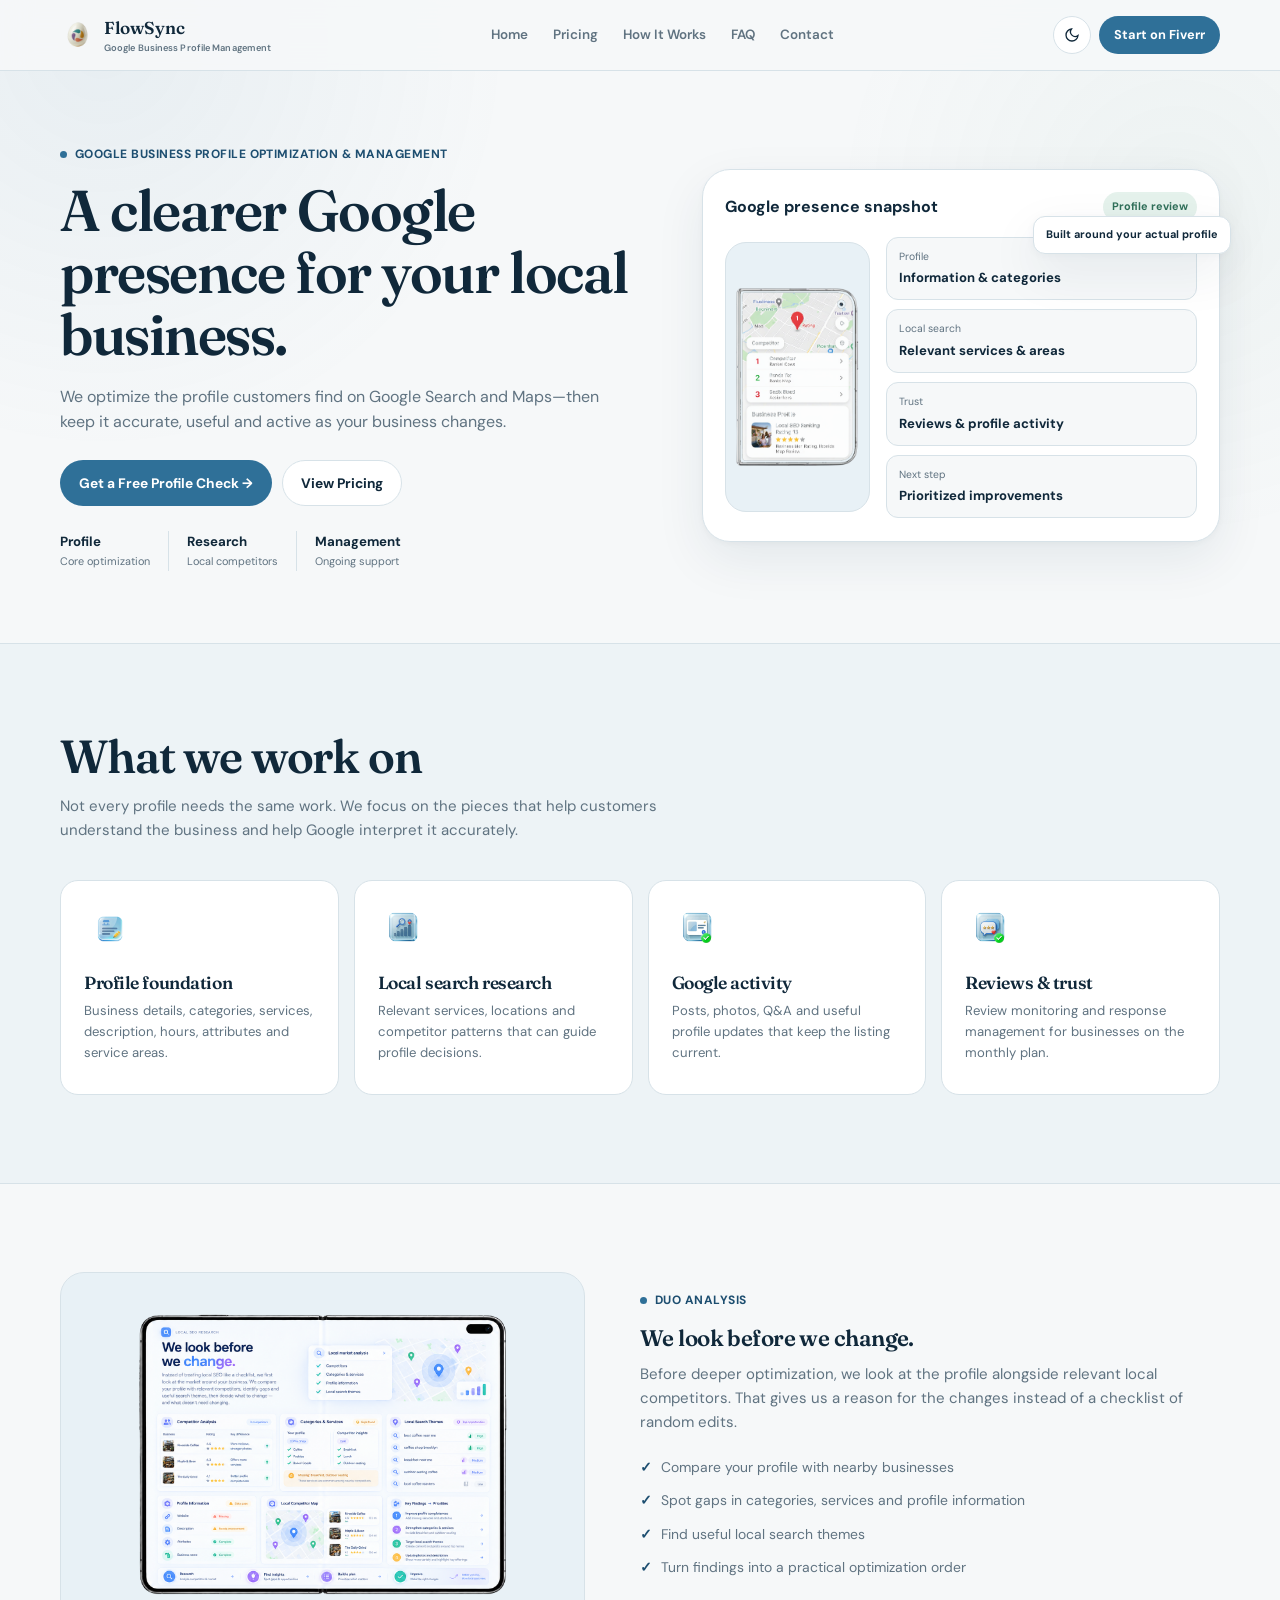
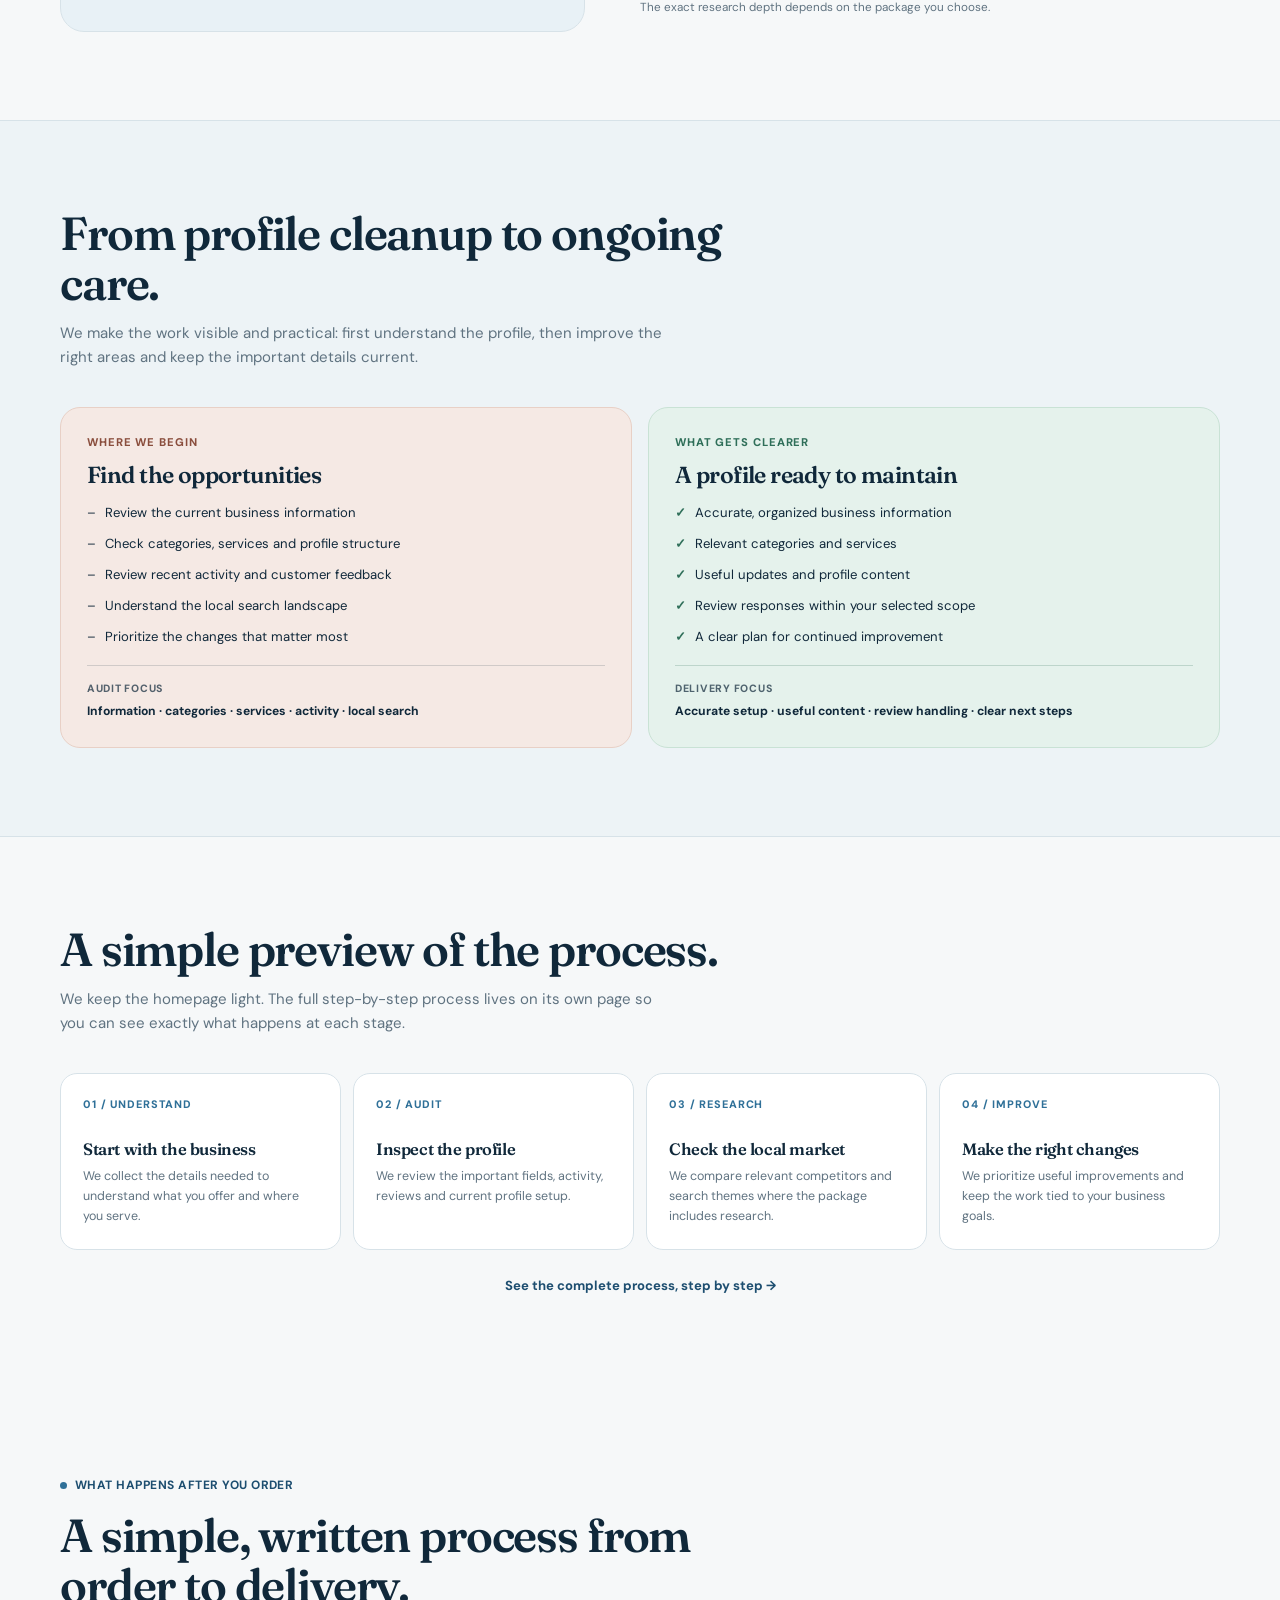
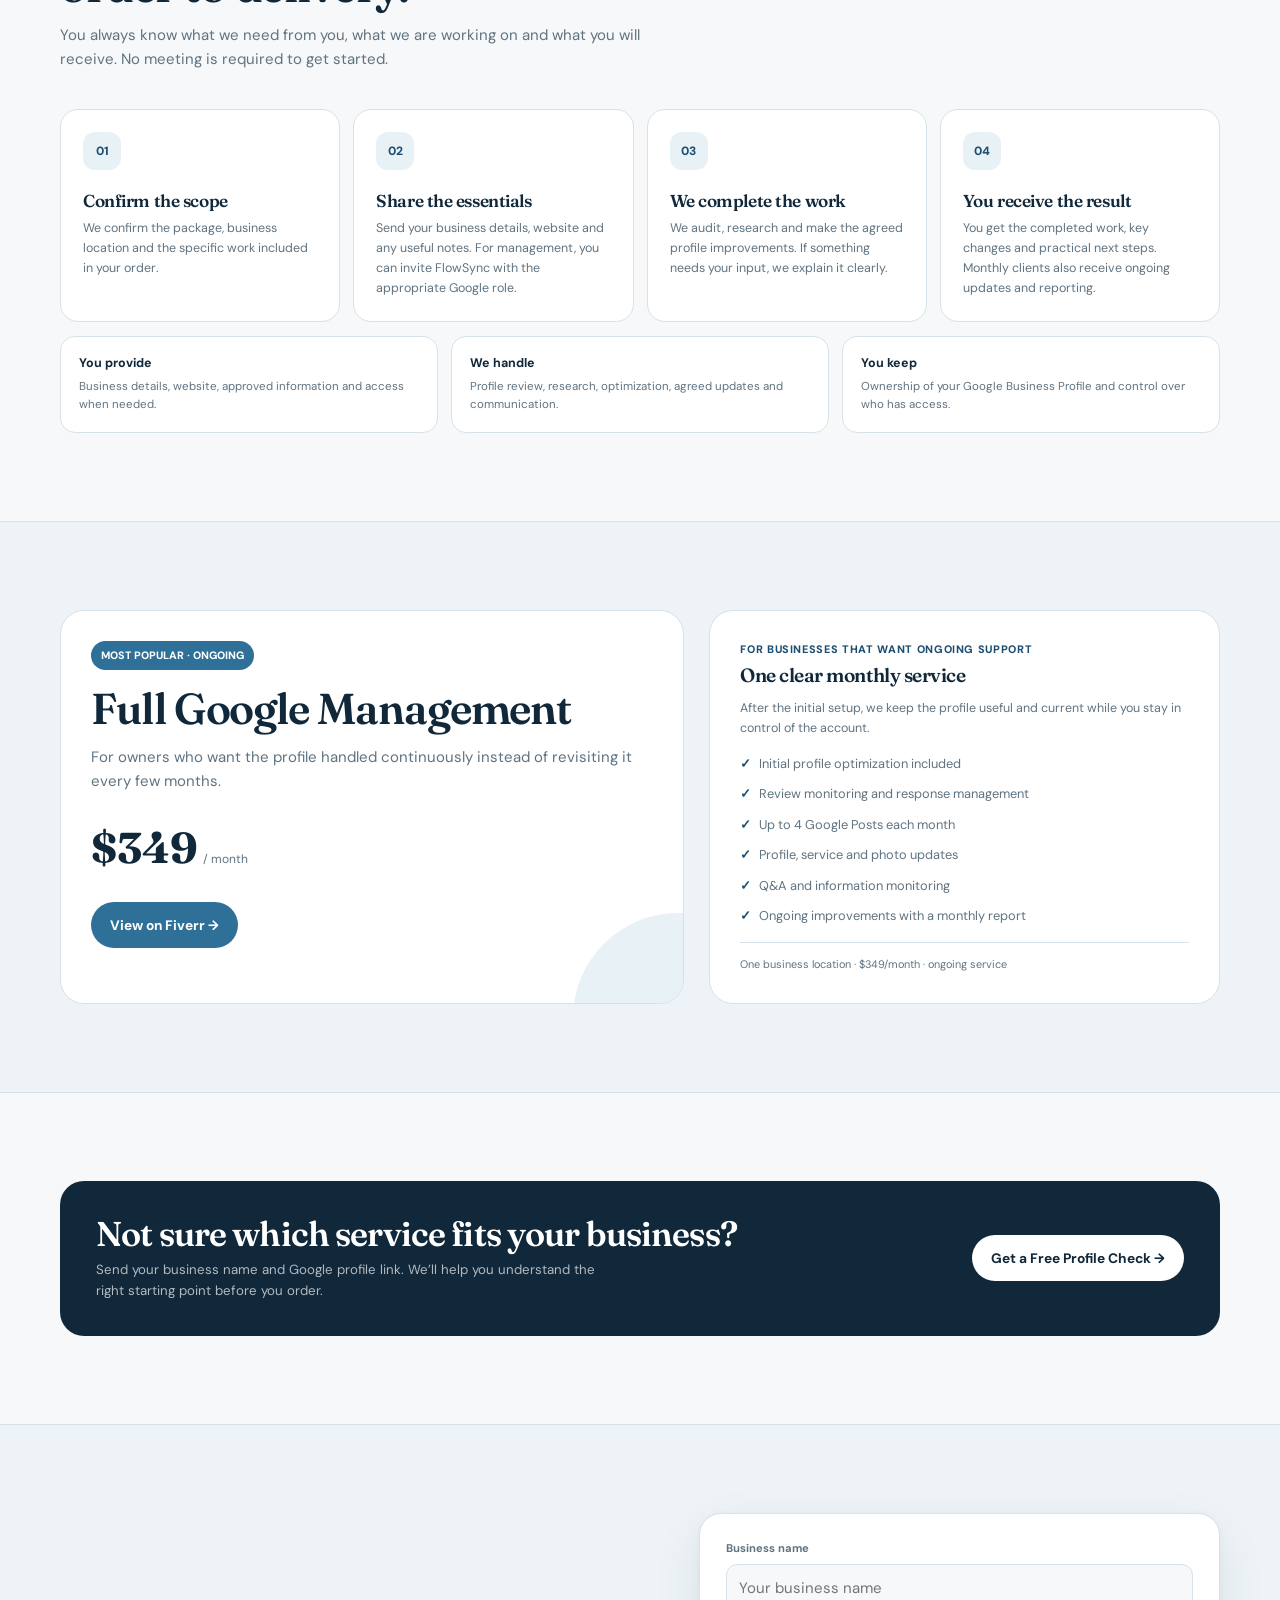
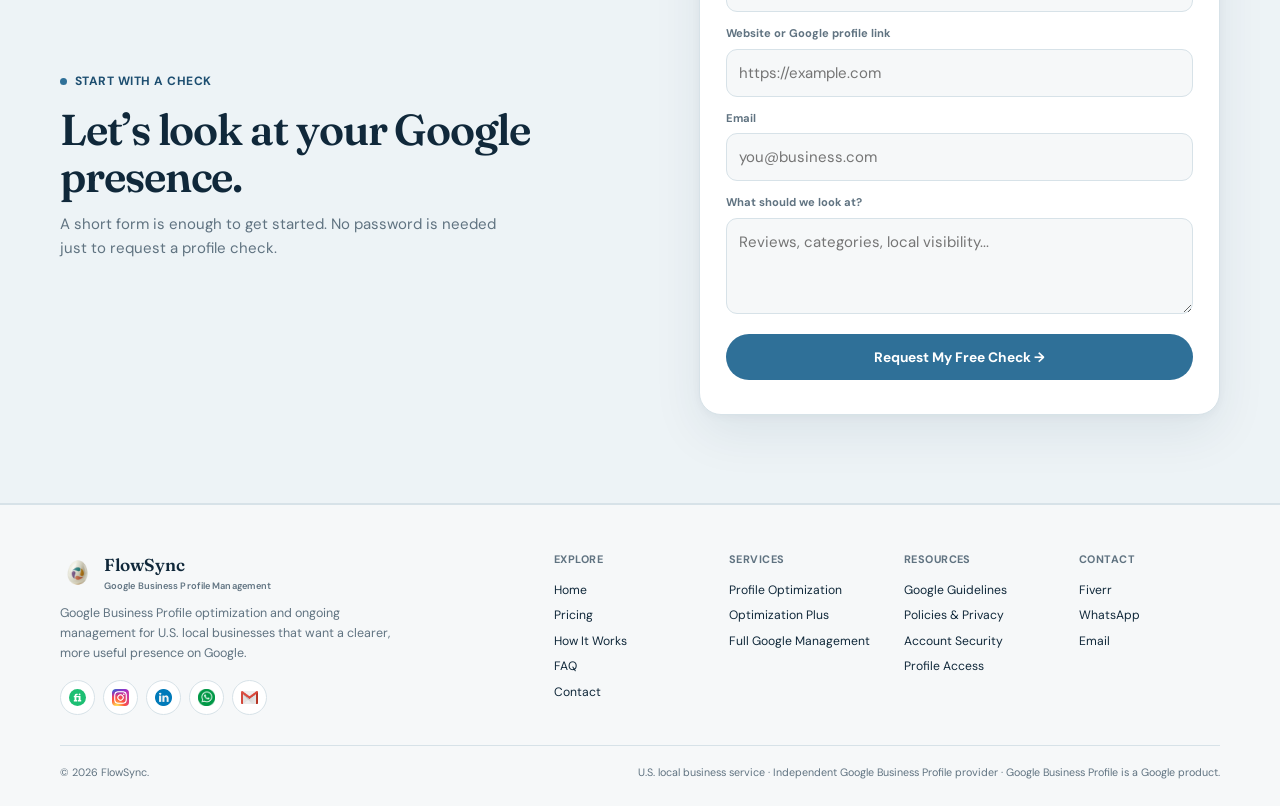
==== commit 3bb7f2fe: "chnage icon and favicon" ====
--- a/index.html
+++ b/index.html
@@ -12,9 +12,12 @@
     <meta content="#f6f8f9" name="theme-color" />
     <meta name="trustpilot-one-time-domain-verification-id" content="d20ec983-389d-43c7-94b6-4dc4241f98ea" />
     <link href="https://flowsync-us.vercel.app/" rel="canonical" />
-    <link href="favicon.ico" rel="icon" />
+    <link href="favicon.ico" rel="icon" sizes="any" />
+    <link href="favicon-16.png" rel="icon" sizes="16x16" type="image/png" />
     <link href="favicon-32.png" rel="icon" sizes="32x32" type="image/png" />
-    <link href="apple-touch-icon.png" rel="apple-touch-icon" />
+    <link href="favicon-192.png" rel="icon" sizes="192x192" type="image/png" />
+    <link href="favicon-512.png" rel="icon" sizes="512x512" type="image/png" />
+    <link href="apple-touch-icon.png" rel="apple-touch-icon" sizes="180x180" />
     <link href="styles.css" rel="stylesheet" />
     <meta content="website" property="og:type" />
     <meta content="Google Business Profile Optimization &amp; Management | FlowSync" property="og:title" />
@@ -36,14 +39,14 @@
     <meta content="https://flowsync-us.vercel.app/OG.png" name="twitter:image" />
     <meta content="FlowSync Open Graph preview" name="twitter:image:alt" />
     <script
-        type="application/ld+json">{"@context": "https://schema.org", "@type": "Organization", "name": "FlowSync", "url": "https://flowsync-us.vercel.app/", "logo": "https://flowsync-us.vercel.app/assets/brand/logo.png", "email": "abid.flowsync@gmail.com", "sameAs": ["https://www.fiverr.com/s/kXL0owQ", "https://www.instagram.com/flowsync.us?stkn=MTY4dTFsMTUxamNxNg==", "https://www.linkedin.com/in/abid-flowsync/"], "areaServed": {"@type": "Country", "name": "United States"}, "knowsAbout": ["Google Business Profile optimization", "Google Maps local visibility", "Local search", "Google Business Profile management"]}</script>
+        type="application/ld+json">{"@context": "https://schema.org", "@type": "Organization", "name": "FlowSync", "url": "https://flowsync-us.vercel.app/", "logo": "https://flowsync-us.vercel.app/blucroft.png", "email": "abid.flowsync@gmail.com", "sameAs": ["https://www.fiverr.com/s/kXL0owQ", "https://www.instagram.com/flowsync.us?stkn=MTY4dTFsMTUxamNxNg==", "https://www.linkedin.com/in/abid-flowsync/"], "areaServed": {"@type": "Country", "name": "United States"}, "knowsAbout": ["Google Business Profile optimization", "Google Maps local visibility", "Local search", "Google Business Profile management"]}</script>
 </head>
 
 <body>
     <header class="nav">
         <div class="wrap">
-            <a class="brand" href="./"><img alt="FlowSync owl logo" class="brand-logo"
-                    src="assets/brand/logo.png" /><span>FlowSync<small>Google Business Profile
+            <a class="brand" href="./"><img alt="Blucroft logo" class="brand-logo"
+                    src="blucroft.png" /><span>FlowSync<small>Google Business Profile
                         Management</small></span></a>
             <nav aria-label="Primary navigation" class="nav-links"><a href="./">Home</a><a href="pricing/">Pricing</a><a
                     href="how-it-works/">How It Works</a><a href="faq/">FAQ</a><a href="contact/">Contact</a></nav>
@@ -324,8 +327,8 @@
     <footer>
         <div class="wrap">
             <div class="footer-top">
-                <div class="footer-brand"><a class="brand" href="./"><img alt="FlowSync owl logo" class="brand-logo"
-                            src="./assets/brand/logo.png" /><span>FlowSync<small>Google Business Profile
+                <div class="footer-brand"><a class="brand" href="./"><img alt="Blucroft logo" class="brand-logo"
+                            src="./blucroft.png" /><span>FlowSync<small>Google Business Profile
                                 Management</small></span></a>
                     <p>Google Business Profile optimization and ongoing management for U.S. local businesses that want a
                         clearer, more useful presence on Google.</p>
--- a/styles.css
+++ b/styles.css
@@ -1,5 +1,10 @@
 @import url("https://fonts.googleapis.com/css2?family=DM+Sans:wght@400;500;600;700&family=Fraunces:opsz,wght@9..144,500;9..144,600&display=swap");
 
+.price-amount del {
+  color: var(--muted);
+  font-size: 20px;
+  font-weight: 600;
+}
 :root {
   --bg: #f6f8f9;
   --bg-soft: #edf3f6;
